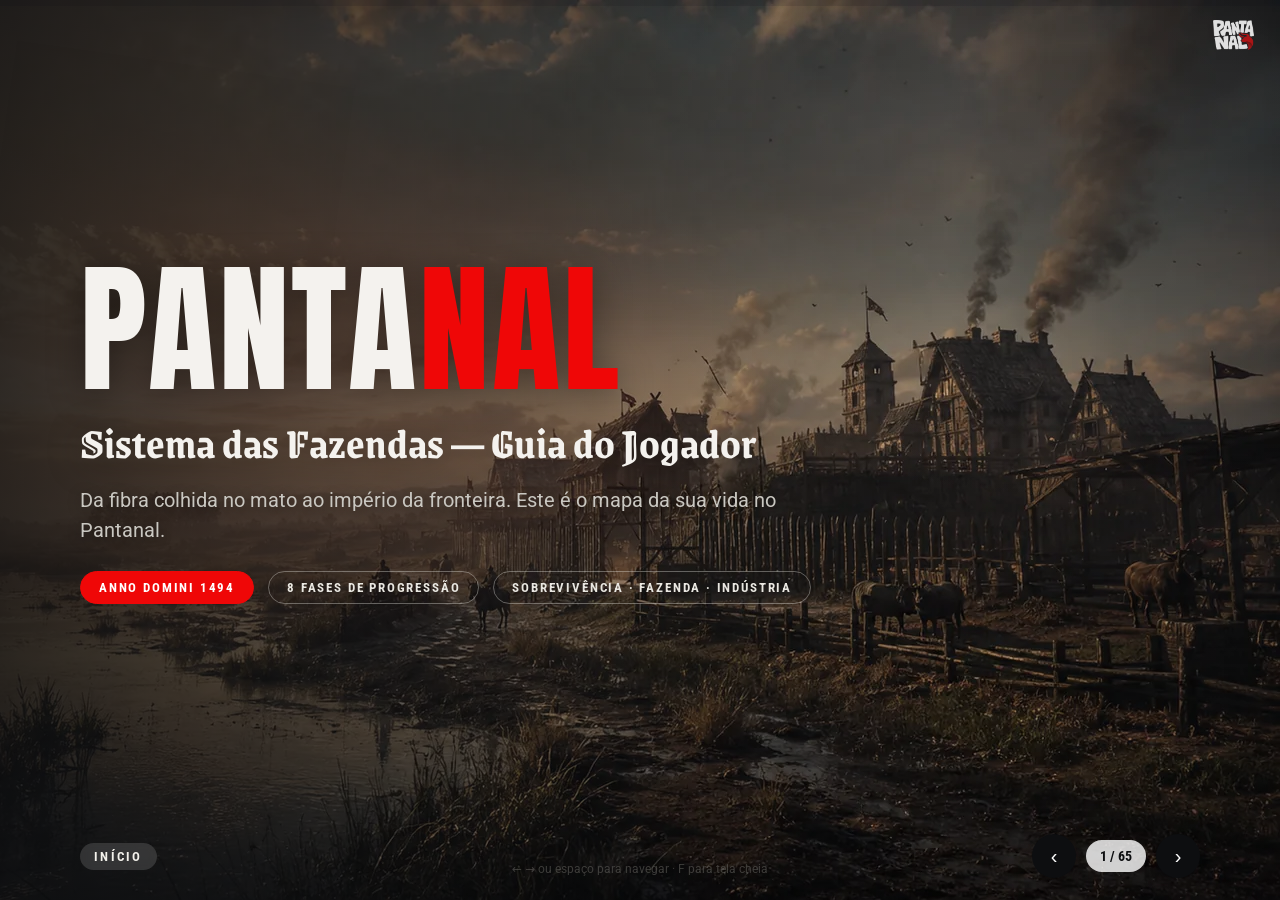
==== apresentacao.html @ 05018d15 "Initial commit" ====
<!DOCTYPE html>
<html lang="pt-BR">
<head>
<meta charset="UTF-8">
<meta name="viewport" content="width=device-width, initial-scale=1.0">
<title>PANTANAL · Sistema das Fazendas — Guia do Jogador</title>
<link rel="preconnect" href="https://fonts.googleapis.com">
<link rel="preconnect" href="https://fonts.gstatic.com" crossorigin>
<link href="https://fonts.googleapis.com/css2?family=Anton&family=Grenze+Gotisch:wght@500;700;900&family=Roboto:wght@300;400;500;700;900&family=Roboto+Condensed:wght@400;700&display=swap" rel="stylesheet">
<style>
:root{
  /* Marca PANTANAL */
  --red:        #ef0707;
  --red-bright: #ff463a;
  --red-deep:   #7a1410;
  --ink:        #0d0e10;
  --paper:      #f2f0ec;
  /* Material-adaptado */
  --surface:    #ffffff;
  --on-surface: #17181c;
  --muted:      #5f5e5a;
  --line:       #e3e0d9;
  --chip:       #f4f2ee;
  --elev1: 0 1px 2px rgba(13,14,16,.10), 0 1px 3px rgba(13,14,16,.08);
  --elev2: 0 4px 10px rgba(13,14,16,.10), 0 2px 4px rgba(13,14,16,.08);
  --elev3: 0 12px 28px rgba(13,14,16,.16), 0 6px 12px rgba(13,14,16,.10);
}
*{box-sizing:border-box;margin:0;padding:0}
html,body{height:100%}
body{
  font-family:"Roboto","Inter",system-ui,sans-serif;
  background:#c9c6bf;
  color:var(--on-surface);
  overflow:hidden;
  -webkit-font-smoothing:antialiased;
}
.deck{position:fixed;inset:0}
.slide{
  position:absolute;inset:0;
  display:none;
  padding:60px 80px 84px;
  flex-direction:column;
  /* em janela mais alta que o conteúdo, o bloco centraliza (sobra acima e abaixo, nunca só embaixo) */
  justify-content:center;
  justify-content:safe center;
  background:var(--paper);
  animation:fade .45s ease-out;
}
.slide.active{display:flex}
@keyframes fade{from{opacity:0;transform:translateY(10px)}to{opacity:1;transform:none}}
@media (prefers-reduced-motion:reduce){.slide{animation:none}}

/* ---------- superfícies (receita §5b: luz em camadas, nunca cor chapada) ---------- */
.slide::before{
  content:"";position:absolute;inset:0;pointer-events:none;
  background:
    radial-gradient(ellipse at 50% -8%, rgba(255,255,255,.85), transparent 52%),
    radial-gradient(ellipse at 82% 108%, rgba(13,14,16,.05), transparent 46%),
    linear-gradient(160deg, transparent 55%, rgba(13,14,16,.035));
}
.slide>*{position:relative;z-index:1}
.slide.dark{background:var(--ink);color:#f4f2ee}
.slide.dark::before{
  background:
    radial-gradient(ellipse at 50% 26%, rgba(239,7,7,.20), transparent 58%),
    radial-gradient(ellipse at 50% 0%, rgba(255,255,255,.05), transparent 55%),
    radial-gradient(ellipse at 85% 110%, rgba(239,7,7,.07), transparent 45%);
}
/* glifo da marca (chifre ↔ seta) como marca d'água nos slides escuros */
.slide.dark::after{
  content:"";position:absolute;pointer-events:none;z-index:0;
  right:2%;bottom:4%;width:38vmin;height:38vmin;
  background:url("data:image/svg+xml,%3Csvg xmlns='http://www.w3.org/2000/svg' viewBox='0 0 100 100'%3E%3Cpath d='M50 8 L79 45 Q90 60 81 75 L63 57 L63 92 L37 92 L37 57 L19 75 Q10 60 21 45 Z' fill='%23ef0707'/%3E%3C/svg%3E") center/contain no-repeat;
  opacity:.05;transform:rotate(8deg);
}

/* ---------- imagens cinematograficas ---------- */
/* .slide.visual-bg (0,2,0) precisa vencer .slide.dark (0,2,0): mesma especificidade, esta vem depois */
.slide.visual-bg{
  background-color:var(--ink);
  background-size:cover;
  background-position:center;
  background-repeat:no-repeat;
  overflow:hidden;
}
.slide.visual-bg::before{
  background:
    linear-gradient(90deg, rgba(13,14,16,.86) 0%, rgba(13,14,16,.54) 38%, rgba(13,14,16,.14) 74%, rgba(13,14,16,.34) 100%),
    radial-gradient(ellipse at 18% 42%, rgba(239,7,7,.16), transparent 38%),
    radial-gradient(ellipse at 82% 15%, rgba(255,255,255,.08), transparent 34%);
}
.slide.visual-bg::after{
  content:"";position:absolute;inset:0;pointer-events:none;z-index:0;
  background:
    linear-gradient(180deg, rgba(13,14,16,.04), rgba(13,14,16,.22)),
    radial-gradient(ellipse at 50% 115%, rgba(0,0,0,.40), transparent 52%);
}
.slide.visual-focus-left{background-position:left center}
.slide.visual-focus-right{background-position:right center}
.slide.visual-focus-center{background-position:center}
.slide.visual-bg.visual-bright::before{
  background:
    linear-gradient(90deg, rgba(13,14,16,.84) 0%, rgba(13,14,16,.48) 38%, rgba(13,14,16,.04) 72%, rgba(13,14,16,.16) 100%),
    radial-gradient(ellipse at 18% 42%, rgba(239,7,7,.12), transparent 38%);
}
.visual-bg .phase-no{color:rgba(239,7,7,.25);text-shadow:0 0 90px rgba(0,0,0,.55)}
.visual-bg.visual-bright .phase-no{color:rgba(239,7,7,.18)}
.visual-bg .wordmark,.visual-bg .sub,.visual-bg h1{filter:drop-shadow(0 4px 18px rgba(0,0,0,.42))}
.visual-bg p.lead,.visual-bg.divider p{color:#ece8df;text-shadow:0 2px 14px rgba(0,0,0,.45)}

/* ---------- tipografia ---------- */
.kicker{
  font-family:"Roboto Condensed",sans-serif;font-weight:700;
  letter-spacing:.28em;text-transform:uppercase;font-size:14px;
  color:var(--red);margin-bottom:14px;display:flex;align-items:center;gap:12px;
}
.kicker::before{content:"";width:34px;height:3px;background:var(--red);border-radius:2px}
.slide.dark .kicker{color:var(--red-bright)}
h1.title{font-family:"Grenze Gotisch",serif;font-weight:900;line-height:.98;
  font-size:clamp(40px,6vw,84px);letter-spacing:.5px}
h2.title{font-family:"Grenze Gotisch",serif;font-weight:700;line-height:1.02;
  font-size:clamp(34px,4.4vw,60px);margin-bottom:6px}
.impact{font-family:"Anton",sans-serif;text-transform:uppercase;line-height:.9;
  letter-spacing:.01em}
p.lead{font-size:20px;line-height:1.5;color:var(--muted);max-width:64ch;margin-top:10px}
.slide.dark p.lead{color:#c9c7c1}
.footnote{font-size:14px;color:var(--muted);margin-top:22px}

/* ---------- capa ---------- */
.cover{align-items:flex-start;justify-content:center}
.wordmark{font-family:"Anton",sans-serif;font-size:clamp(64px,11vw,150px);
  line-height:.82;text-transform:uppercase;color:#f4f2ee;letter-spacing:.02em}
.wordmark .cut{color:var(--red)}
.cover .sub{font-family:"Grenze Gotisch",serif;font-weight:700;
  font-size:clamp(26px,3.4vw,46px);margin-top:22px;color:#f4f2ee}
.cover .row{display:flex;gap:14px;margin-top:26px;flex-wrap:wrap}
.badge{border:1.5px solid rgba(244,242,236,.34);border-radius:999px;
  padding:8px 18px;font-family:"Roboto Condensed",sans-serif;font-weight:700;
  letter-spacing:.14em;text-transform:uppercase;font-size:13px;color:#e9e7e1}
.badge.red{background:var(--red);border-color:var(--red);color:#fff}

/* ---------- divisor de fase ---------- */
.divider{justify-content:center}
.slide.dark.divider::after{display:none} /* nº gigante já é o herói do divisor */
.divider .phase-no{font-family:"Anton",sans-serif;font-size:clamp(120px,26vw,340px);
  line-height:.8;color:rgba(239,7,7,.16);position:absolute;top:50%;right:60px;
  transform:translateY(-50%);pointer-events:none;
  text-shadow:0 0 90px rgba(239,7,7,.25)}
.divider h1{font-family:"Grenze Gotisch",serif;font-weight:900;
  font-size:clamp(48px,8vw,110px);line-height:.95;color:#f4f2ee;max-width:14ch}
.divider .tag{font-family:"Roboto Condensed",sans-serif;font-weight:700;
  letter-spacing:.3em;text-transform:uppercase;color:var(--red-bright);font-size:16px;margin-bottom:18px}
.divider p{font-size:19px;color:#c9c7c1;max-width:52ch;margin-top:16px;line-height:1.5}

/* ---------- grids & cards ---------- */
.grid{display:grid;gap:20px;margin-top:26px}
.g2{grid-template-columns:repeat(2,1fr)}
.g3{grid-template-columns:repeat(3,1fr)}
.g4{grid-template-columns:repeat(4,1fr)}
.card{background:var(--surface);border-radius:16px;padding:24px 28px;
  box-shadow:var(--elev1);border:1px solid var(--line);position:relative;overflow:hidden}
.card.raise{box-shadow:var(--elev2)}
a.card{transition:transform .18s ease-out,box-shadow .18s ease-out}
a.card:hover{transform:translateY(-3px);box-shadow:var(--elev3)}
@media (prefers-reduced-motion:reduce){a.card{transition:none}a.card:hover{transform:none}}
.card .ico{font-size:26px;margin-bottom:8px;display:block}
.card h3{font-size:18px;font-weight:700;margin-bottom:6px;letter-spacing:.2px}
.card p{font-size:15.5px;line-height:1.55;color:var(--muted)}
.card .num{font-family:"Anton",sans-serif;color:var(--red);font-size:30px;line-height:1;margin-bottom:8px}
.card.accent{border-top:4px solid var(--red)}
.card.filled{background:var(--ink);color:#eee;border-color:var(--ink)}
.card.filled p{color:#bdbbb5}
.card.filled h3{color:#fff}
.card.scene-card{
  isolation:isolate;
  background-size:cover;
  background-position:center;
  background-repeat:no-repeat;
}
.card.scene-card::after{
  content:"";position:absolute;inset:0;z-index:0;pointer-events:none;
  background:linear-gradient(90deg,rgba(255,255,255,.96) 0%,rgba(255,255,255,.86) 52%,rgba(255,255,255,.48) 100%);
}
.card.filled.scene-card::after{
  background:linear-gradient(90deg,rgba(13,14,16,.96) 0%,rgba(13,14,16,.84) 52%,rgba(13,14,16,.42) 100%);
}
.card.scene-card>*{position:relative;z-index:1}
.card.scene-card .ico,
.card.scene-card .num{text-shadow:0 2px 10px rgba(255,255,255,.45)}
.card.filled.scene-card .ico,
.card.filled.scene-card .num{text-shadow:0 2px 10px rgba(0,0,0,.55)}

/* ---------- tabelas ---------- */
table{width:100%;border-collapse:collapse;margin-top:22px;background:var(--surface);
  border-radius:14px;overflow:hidden;box-shadow:var(--elev1);font-size:15.5px;
  font-variant-numeric:tabular-nums}
thead th{background:var(--ink);color:#f4f2ee;text-align:left;padding:13px 18px;
  font-family:"Roboto Condensed",sans-serif;font-weight:700;letter-spacing:.06em;
  text-transform:uppercase;font-size:13.5px;border-bottom:3px solid var(--red)}
tbody td{padding:12px 18px;border-top:1px solid var(--line);vertical-align:top;line-height:1.4}
tbody tr:nth-child(even){background:#faf9f6}
td b{color:var(--red)}
.tag-red{display:inline-block;background:rgba(239,7,7,.1);color:var(--red-deep);
  font-weight:700;font-size:12.5px;padding:2px 9px;border-radius:6px;font-family:"Roboto Condensed",sans-serif;letter-spacing:.04em}

/* ---------- fluxo / diagrama ---------- */
.flow{display:flex;align-items:stretch;gap:0;margin-top:30px;flex-wrap:wrap}
.step{background:var(--surface);border:1px solid var(--line);border-radius:14px;
  padding:16px 20px;box-shadow:var(--elev1);flex:1;min-width:150px}
.step .st-k{font-family:"Roboto Condensed",sans-serif;text-transform:uppercase;
  letter-spacing:.12em;font-size:12px;color:var(--red);font-weight:700}
.step h4{font-size:17px;margin:4px 0 4px;font-weight:700}
.step small{color:var(--muted);font-size:13.5px;line-height:1.4;display:block}
.arrow{display:flex;align-items:center;color:var(--red);font-size:30px;padding:0 6px;font-weight:700}

/* ---------- checklist ---------- */
.check{margin-top:22px;display:grid;gap:12px;grid-template-columns:repeat(2,1fr)}
.check li{list-style:none;display:flex;gap:12px;align-items:flex-start;
  background:var(--surface);border:1px solid var(--line);border-radius:12px;padding:13px 16px;box-shadow:var(--elev1)}
.check .box{flex:0 0 22px;height:22px;border-radius:6px;background:var(--red);color:#fff;
  display:grid;place-items:center;font-size:14px;font-weight:700;margin-top:1px}
.check span{font-size:15px;line-height:1.4}

/* ---------- barras de dados ---------- */
.dbar{display:flex;align-items:center;gap:10px;margin-top:8px;font-size:13.5px}
.dbar .lb{flex:0 0 46%;color:var(--on-surface);font-weight:500;white-space:nowrap;overflow:hidden;text-overflow:ellipsis}
.dbar .tr{flex:1;height:8px;background:var(--chip);border-radius:99px;overflow:hidden}
.dbar .fl{height:100%;background:var(--red);border-radius:99px}
.dbar .vl{flex:0 0 52px;text-align:right;color:var(--muted);font-family:"Roboto Condensed",sans-serif;font-weight:700;font-size:12.5px;font-variant-numeric:tabular-nums}
/* ---------- números grandes ---------- */
.statgrid{display:grid;grid-template-columns:repeat(4,1fr);gap:20px;margin-top:30px}
.stat{background:var(--surface);border-radius:16px;padding:26px 24px;box-shadow:var(--elev1);border:1px solid var(--line);border-top:4px solid var(--red)}
.stat .v{font-family:"Anton",sans-serif;font-size:clamp(38px,4.6vw,64px);line-height:1;color:var(--ink)}
.stat .v em{font-style:normal;color:var(--red)}
.stat .l{font-family:"Roboto Condensed",sans-serif;font-weight:700;text-transform:uppercase;letter-spacing:.1em;font-size:13px;color:var(--muted);margin-top:8px}
/* cards NUNCA esticam pra absorver sobra — a sobra vira respiro em volta do bloco (slide centra) */
.two{display:grid;grid-template-columns:1fr 1fr;gap:34px;margin-top:24px;align-items:center;min-height:0}
.stack{display:flex;flex-direction:column;gap:18px;justify-content:center}
.stack>.check{align-content:center}
.slide>.fillcenter{display:flex;flex-direction:column;justify-content:center;gap:24px;min-height:0}

.pill{display:inline-flex;gap:8px;align-items:center;background:var(--chip);
  border:1px solid var(--line);border-radius:999px;padding:7px 15px;font-size:14px;font-weight:500}
.pill b{color:var(--red)}
.pillrow{display:flex;flex-wrap:wrap;gap:10px;margin-top:16px}

/* ---------- lista editorial (linhas numeradas) ---------- */
.rows{margin-top:20px;border-top:2px solid var(--ink)}
.rows .r{display:grid;grid-template-columns:72px 1fr;gap:20px;align-items:baseline;padding:13px 2px;border-bottom:1px solid var(--line)}
.rows .r.wide{grid-template-columns:64px 230px 1fr;align-items:center}
.rows .rn{font-family:"Anton",sans-serif;color:var(--red);font-size:40px;line-height:.8}
.rows .rt{font-family:"Grenze Gotisch",serif;font-weight:700;font-size:24px;line-height:1.05}
.rows .rd{color:var(--muted);font-size:15px;line-height:1.45}
.rows .r.dk{background:var(--ink);color:#f4f2ec;border:none;border-radius:12px;margin-top:10px;padding:16px 18px}
.rows .r.dk .rn{color:var(--red-bright);font-size:30px}
.rows .r.dk .rt{color:#fff}
.rows .r.dk .rd{color:#c9c7c1}

/* ---------- chrome (barra + navegação) ---------- */
.topbar{position:fixed;top:0;left:0;right:0;height:6px;background:rgba(13,14,16,.12);z-index:40}
.topbar .fill{height:100%;background:var(--red);width:0;transition:width .35s ease}
.hud{position:fixed;bottom:22px;left:80px;right:80px;display:flex;
  align-items:center;justify-content:space-between;z-index:40;pointer-events:none}
.hud .phase-label{font-family:"Roboto Condensed",sans-serif;font-weight:700;
  text-transform:uppercase;letter-spacing:.18em;font-size:12.5px;color:var(--muted);
  background:rgba(255,255,255,.7);padding:6px 14px;border-radius:999px;backdrop-filter:blur(4px)}
.slide.dark ~ .hud .phase-label{}
.nav{display:flex;gap:10px;pointer-events:auto}
.nav button{width:44px;height:44px;border-radius:50%;border:none;cursor:pointer;
  background:var(--ink);color:#fff;font-size:20px;box-shadow:var(--elev2);
  display:grid;place-items:center;transition:transform .15s,background .15s}
.nav button:hover{background:var(--red);transform:translateY(-2px)}
.nav .count{align-self:center;font-family:"Roboto Condensed",sans-serif;font-weight:700;
  color:var(--ink);background:rgba(255,255,255,.8);padding:8px 14px;border-radius:999px;font-size:14px}
.brandmark{position:fixed;top:20px;right:26px;z-index:40;font-family:"Anton",sans-serif;
  font-size:15px;letter-spacing:.12em;color:var(--ink);opacity:.55}
.brandmark .cut{color:var(--red)}
.slide.dark~.brandmark{color:#f4f2ee;opacity:.7}
/* logo em imagem (capa + marca do canto) */
.wordmark-img{display:block;height:clamp(120px,17vw,220px);width:auto;filter:drop-shadow(0 6px 22px rgba(0,0,0,.5))}
.brandmark img{display:block;height:30px;width:auto}

.hint{position:fixed;bottom:24px;left:50%;transform:translateX(-50%);
  font-size:12px;color:var(--muted);z-index:39;opacity:.6}
@media (max-width:900px){.slide{padding:40px 28px 90px}.g3,.g4{grid-template-columns:1fr 1fr}.check,.two{grid-template-columns:1fr}.hud{left:20px;right:20px}}
/* ---- impressao / PDF: cada slide vira uma pagina landscape 1280x800 ---- */
@media print{
  @page{size:1280px 800px;margin:0}
  html,body{background:#fff}
  .topbar,.hud,.brandmark,.hint,.nav{display:none !important}
  .deck{position:static !important}
  .slide{
    position:relative !important;inset:auto !important;
    display:flex !important;
    width:1280px !important;height:800px !important;
    animation:none !important;
    overflow:hidden;
    break-after:page;page-break-after:always;
  }
  .slide:last-child{break-after:auto;page-break-after:auto}
  *{-webkit-print-color-adjust:exact !important;print-color-adjust:exact !important}
}
</style>
</head>
<body>
<div class="topbar"><div class="fill" id="fill"></div></div>
<div class="brandmark"><img src="assets/brand/logo-pantanal.webp" alt="PANTANAL"></div>

<div class="deck" id="deck">

<!-- 1 · CAPA -->
<section class="slide dark cover active visual-bg visual-focus-right" data-phase="Início" style="background-image:url('assets/apresentacao/cover-frontier.webp')">
  <div class="wordmark">PANTA<span class="cut">NAL</span></div>
  <div class="sub">Sistema das Fazendas — Guia do Jogador</div>
  <p class="lead" style="color:#c9c7c1">Da fibra colhida no mato ao império da fronteira. Este é o mapa da sua vida no Pantanal.</p>
  <div class="row">
    <span class="badge red">Anno Domini 1494</span>
    <span class="badge">8 Fases de progressão</span>
    <span class="badge">Sobrevivência · Fazenda · Indústria</span>
  </div>
</section>

<!-- 2 · VISÃO GERAL -->
<section class="slide" data-phase="Visão geral">
  <div class="kicker">A sua jornada</div>
  <h2 class="title">Oito fases, uma vida inteira</h2>
  <p class="lead">Cada fase destrava a próxima — as receitas foram desenhadas para que <b style="color:var(--red)">o que uma oficina consome, a anterior produz</b>.</p>
  <div class="rows">
    <div class="r wide"><span class="rn">1</span><span class="rt">Sobrevivência</span><span class="rd">Comer, beber, curar e craftar na fogueira.</span></div>
    <div class="r wide"><span class="rn">2</span><span class="rt">Coleta &amp; Caça</span><span class="rd">Ervas, madeira, minério, caça, pesca.</span></div>
    <div class="r wide"><span class="rn">3</span><span class="rt">A Fazenda</span><span class="rd">Plantação e rancho — o Núcleo.</span></div>
    <div class="r wide"><span class="rn">4</span><span class="rt">Oficinas</span><span class="rd">A ordem certa da produção.</span></div>
    <div class="r wide"><span class="rn">5</span><span class="rt">Módulos</span><span class="rd">Estábulo, trens, barcos… camadas pagas de gameplay.</span></div>
    <div class="r wide"><span class="rn">6</span><span class="rt">Indústrias</span><span class="rd">Empresas, entregas e transporte.</span></div>
    <div class="r wide"><span class="rn">7</span><span class="rt">Cooperativa</span><span class="rd">Cada estado vira premium — e o topo coopera entre todos.</span></div>
    <div class="r wide"><span class="rn">8</span><span class="rt">Genética</span><span class="rd">Linhagens lendárias no rancho.</span></div>
    <div class="r wide dk"><span class="rn">⚔️</span><span class="rt">Clãs &amp; Guerra</span><span class="rd">Paralelo a tudo — quando você tiver o que defender.</span></div>
  </div>
</section>

<!-- 2b · NÚMEROS -->
<section class="slide" data-phase="Visão geral">
  <div class="kicker">Mapeado direto do código</div>
  <h2 class="title">O sistema em números</h2>
  <p class="lead">Nada aqui é estimativa: todos os dados desta apresentação foram extraídos das receitas e configurações reais do servidor.</p>
  <div class="statgrid">
    <div class="stat"><div class="v">1.<em>093</em></div><div class="l">Receitas de craft</div></div>
    <div class="stat"><div class="v"><em>78</em></div><div class="l">Livros de oficina</div></div>
    <div class="stat"><div class="v"><em>32</em></div><div class="l">Lojas por setor</div></div>
    <div class="stat"><div class="v"><em>27</em></div><div class="l">Sementes de cultivo</div></div>
    <div class="stat"><div class="v"><em>6</em></div><div class="l">Espécies no rancho</div></div>
    <div class="stat"><div class="v"><em>42</em></div><div class="l">Animais lendários</div></div>
    <div class="stat"><div class="v"><em>7</em></div><div class="l">Setores de exportação</div></div>
    <div class="stat"><div class="v"><em>5</em></div><div class="l">Estados com produtos regionais</div></div>
  </div>
</section>

<!-- 3 · CONCEITO -->
<section class="slide" data-phase="Visão geral">
  <div class="kicker">Comece aqui</div>
  <h2 class="title">O que é este servidor</h2>
  <div class="fillcenter" style="gap:32px">
    <p class="lead" style="font-size:21px;max-width:62ch">O ano é <b style="color:var(--red)">1494</b> — <i>Mundus Novus</i>, a era da pólvora primitiva. Você chega ao Pantanal sem nada além das próprias mãos. O mundo é realista e vivo: fome, sede, frio, cansaço e doença são reais. Tudo que existe — do pão ao canhão — foi <b style="color:var(--red)">produzido por jogadores</b>.</p>
    <p class="lead" style="margin-top:0">Quase todo sistema do servidor é filho de <b style="color:var(--on-surface)">dois sistemas-mãe</b>:</p>
    <div class="grid g2" style="margin-top:0">
      <div class="card raise accent" style="padding:30px 34px">
        <div class="num" style="position:absolute;top:22px;right:26px;font-size:44px;opacity:.18">01</div>
        <span class="ico" style="font-size:32px">🩸</span><h3 style="font-size:22px">Sobrevivência</h3>
        <p style="font-size:16px">Suas necessidades, sua saúde e seu primeiro craft. O ponto de partida de todo personagem.</p>
      </div>
      <div class="card raise accent" style="padding:30px 34px">
        <div class="num" style="position:absolute;top:22px;right:26px;font-size:44px;opacity:.18">02</div>
        <span class="ico" style="font-size:32px">🚜</span><h3 style="font-size:22px">Fazenda</h3>
        <p style="font-size:16px">A base econômica: plantação, rancho, oficinas, indústrias e exportação.</p>
      </div>
    </div>
    <p class="impact" style="font-size:clamp(24px,2.6vw,38px);margin-top:6px">Domine os dois — <span style="color:var(--red)">e você domina o jogo.</span></p>
  </div>
</section>

<!-- 4 · HUD -->
<section class="slide" data-phase="Visão geral">
  <div class="kicker">Seu corpo fala</div>
  <h2 class="title">O HUD e suas necessidades</h2>
  <table>
    <thead><tr><th style="width:22%">Necessidade</th><th style="width:40%">Comportamento</th><th>Se você ignorar</th></tr></thead>
    <tbody>
      <tr><td>🍖 <b>Fome</b></td><td>Cai com o tempo — <b>correr acelera 5×</b> o gasto</td><td>Perde stamina e vida</td></tr>
      <tr><td>💧 <b>Sede</b></td><td>Cai <b>2× mais rápido</b> que a fome</td><td>Zerada, drena vida <b>5× mais rápido</b> — sede mata</td></tr>
      <tr><td>😰 <b>Estresse</b></td><td>Sobe em situações tensas</td><td>Debuffs de desempenho</td></tr>
      <tr><td>😴 <b>Sono</b></td><td>Precisa dormir de verdade</td><td>Penalidades físicas</td></tr>
      <tr><td>🛁 <b>Sujeira</b></td><td>Acumula com o trabalho</td><td>Precisa se lavar</td></tr>
      <tr><td>🚬 <b>Vício</b></td><td>Fumar/beber demais</td><td>Abstinência</td></tr>
      <tr><td>🌡️ <b>Temperatura</b></td><td>Frio congela, calor desidrata</td><td>Vista-se para o clima</td></tr>
    </tbody>
  </table>
  <p class="footnote">Seu <b>cavalo também tem necessidades</b>. Comandos: <code>/hud</code> (ajustar ícones) · <code>/hudof</code> (ocultar/mostrar).</p>
</section>

<!-- 5 · REGRAS DE OURO -->
<section class="slide" data-phase="Visão geral">
  <div class="kicker">Antes de tudo</div>
  <h2 class="title">As regras de ouro</h2>
  <div class="two" style="grid-template-columns:1.15fr .85fr;gap:36px">
    <table style="margin-top:16px">
      <thead><tr><th style="width:46%">A regra</th><th>Se você ignorar</th></tr></thead>
      <tbody>
        <tr><td>💧 Água de rio <b>crua</b></td><td>Pode te deixar <b>doente</b> — ferva na fogueira antes de beber</td></tr>
        <tr><td>🍖 Comida <b>estraga</b></td><td>Item vencido = risco de <b>intoxicação</b>; chá curativo resolve enjoos</td></tr>
        <tr><td>🦠 Doenças são <b>reais</b></td><td>Cólera, tuberculose, difteria — cada uma com <b>cura própria</b></td></tr>
        <tr><td>🩸 Ferimento tem <b>consequência</b></td><td>Cabeça = tontura; braço ruim <b>não segura arma</b></td></tr>
        <tr><td>🐍 Peçonhentos <b>envenenam</b></td><td>Ande sempre com <b>antídoto</b> no bolso</td></tr>
      </tbody>
    </table>
    <div class="card filled" style="align-self:center"><span class="num" style="color:var(--red-bright);font-size:44px">06</span><h3>A loja é o TETO</h3><p>Tudo que ela vende, você produz <b style="color:#fff">mais barato</b>. Ela <b style="color:#fff">destrava</b> a cadeia — não sustenta ninguém. Quem compra tudo financia quem produz.</p></div>
  </div>
</section>

<!-- 6 · DIVISOR FASE 1 -->
<section class="slide dark divider visual-bg visual-focus-right" data-phase="Fase 1" style="background-image:url('assets/apresentacao/phase-01-survival.webp')">
  <div class="phase-no">1</div>
  <div class="tag">Fase 1</div>
  <h1>Sobre&shy;vivência</h1>
  <p>Seu primeiro dia. Aprenda a não morrer — e a construir as ferramentas que destravam todo o resto.</p>
</section>

<!-- 7 · F1 água & comida -->
<section class="slide" data-phase="Fase 1 · Sobrevivência">
  <div class="kicker">Corpo em pé</div>
  <h2 class="title">Água &amp; comida</h2>
  <div class="two">
    <div class="stack">
      <div class="card accent"><span class="ico">💧</span><h3>Água</h3><p>Beba e encha o cantil em rios e fontes. <b>Água crua = risco de doença</b> — ferva na fogueira: a fervida dá <b>+5 de sede e +5 de stamina</b> a mais que a crua. Cantis se desgastam com o uso.</p></div>
      <div class="card accent"><span class="ico">🔥</span><h3>Comida</h3><p>Cace e cozinhe: carne + espeto = refeição simples; carne + erva = temperada, bem melhor. <b>Ensopados</b> na panela restauram tudo (minigame: Adicionar [E] / Misturar [G]).</p></div>
    </div>
    <div class="stack">
      <div class="card filled"><h3>⚠️ Regra prática</h3><p>Para cozinhar você precisa estar com a <b style="color:#fff">faca equipada</b>. Sem faca, sem panela.</p></div>
      <div class="card"><h3>O minigame do ensopado</h3><p>Alterne <b>Adicionar (E)</b> e <b>Misturar (G)</b> por 4 passos. Errar mais de 2 vezes = preparo falha.</p></div>
    </div>
  </div>
</section>

<!-- 8 · F1 saúde -->
<section class="slide" data-phase="Fase 1 · Sobrevivência">
  <div class="kicker">Medicina da fronteira</div>
  <h2 class="title">Saúde &amp; doença</h2>
  <div class="two" style="grid-template-columns:1.1fr .9fr;gap:36px">
    <div>
      <table style="margin-top:16px">
        <thead><tr><th style="width:34%">Ameaça</th><th>Como se defende</th></tr></thead>
        <tbody>
          <tr><td>🦠 <b>Doenças</b></td><td>Cólera, tuberculose, difteria — <b>remédio próprio</b> para cada</td></tr>
          <tr><td>🩹 <b>Ferimentos</b></td><td>Sangramento pede bandagem; fratura e infecção pedem <b>médico</b></td></tr>
          <tr><td>🐍 <b>Veneno</b></td><td>Cobras e afins — <b>antídoto</b> no bolso é vida</td></tr>
        </tbody>
      </table>
      <p class="footnote" style="margin-top:14px">🩺 <b style="color:var(--on-surface)">Médicos:</b> jogadores de plantão ou o consultório NPC — sente na cadeira e seja examinado. &nbsp;🩸 <code>/bloodtype</code> mostra o seu tipo (importa em transfusões).</p>
    </div>
    <div class="card accent" style="align-self:start"><span class="ico">🌿</span><h3>Medicina Mbaraeté</h3><p>A farmácia nativa do Pantanal — curas poderosas que você mesmo produz na Bancada de Ervas: <b>moe_mbae</b>, <b>moe_rasy_guasu</b>, chás e antídotos. É o seu remédio quando não há médico por perto.</p></div>
  </div>
</section>

<!-- 8b · F1 doenças em detalhe -->
<section class="slide" data-phase="Fase 1 · Sobrevivência">
  <div class="kicker">Direto do prontuário</div>
  <h2 class="title">As 3 doenças — e como sobreviver a elas</h2>
  <p class="lead" style="margin-bottom:2px">Todas as três <b style="color:var(--red)">podem matar</b>: drenam vida, sede e fome sem parar até você se tratar. A febre evolui em <b>3 níveis</b> — no último você mal anda, não escala e não pega itens.</p>
  <table style="margin-top:14px">
    <thead><tr><th style="width:16%">Doença</th><th>Como pega</th><th>O que faz com você</th><th style="width:30%">Cura</th></tr></thead>
    <tbody>
      <tr><td>🦠 <b>Cólera</b></td><td>Água crua, comida estragada</td><td>Diarreia grave e desidratação — a sede despenca</td><td rowspan="3" style="vertical-align:middle"><b>Cama de médico</b> + <b>moe_rasy_guasu</b> (Bancada de Ervas) — ou consultório NPC por <b>$100</b></td></tr>
      <tr><td>🫁 <b>Tuberculose</b></td><td>Contato e friagem</td><td>Tosse constante, perda de força — stamina drena mais rápido</td></tr>
      <tr><td>🤒 <b>Difteria</b></td><td>Contato com doentes</td><td>Febre alta e garganta fechada</td></tr>
    </tbody>
  </table>
  <div class="two" style="grid-template-columns:1fr 1fr;gap:34px;margin-top:18px">
    <div class="card filled"><h3>😷 Máscara protege</h3><p>Usar <b style="color:#fff">máscara</b> reduz o risco de contágio da cólera. Roupa certa também evita a <b style="color:#fff">febre de chuva</b> (hipotermia): chapéu e botas em dia de chuva fria — se pegar, <b style="color:#fff">moe_mbae</b> ou <b style="color:#fff">chá curativo</b> resolvem.</p></div>
    <div class="card accent"><span class="ico">🐍</span><h3>Veneno é outra conta</h3><p>Picada de cobra não é doença — é <b>veneno</b>: mata muito mais rápido. Cura: <b>antídoto de cobra</b> ou <b>moe_mbae</b>. Ande sempre com um dos dois no alforje.</p></div>
  </div>
  <p class="footnote">Os 3 níveis de febre: <b>1</b> anda devagar e visão embaça · <b>2</b> não escala e não pega itens · <b>3</b> quase parado, cambaleia como bêbado. Não deixe chegar no 3.</p>
</section>

<!-- 9 · F1 craft cadeia -->
<section class="slide" data-phase="Fase 1 · Sobrevivência">
  <div class="kicker">Seu primeiro tech tree</div>
  <h2 class="title">O craft da fogueira</h2>
  <div class="fillcenter">
  <div class="flow" style="margin-top:0">
    <div class="step"><div class="st-k">Coleta</div><h4>Fibra · Gravetos · Pedra</h4><small>Colhidos no mato e no chão.</small></div>
    <div class="arrow">→</div>
    <div class="step"><div class="st-k">Base</div><h4>Corda de Fibra</h4><small>3 fibras → 9 cordas.</small></div>
    <div class="arrow">→</div>
    <div class="step" style="border-color:var(--red);border-width:2px"><div class="st-k">Chave</div><h4>⭐ Martelo Construtor</h4><small>9 gravetos + 9 pedras + 9 cordas. Destrava tudo.</small></div>
    <div class="arrow">→</div>
    <div class="step"><div class="st-k">Ferramentas</div><h4>Machadinha · Picareta · Tocha</h4><small>Cada uma: 9 gravetos + 9 pedras + 9 cordas + o martelo (tocha leva gordura animal).</small></div>
  </div>
  <div class="card filled" style="margin-top:0">
    <h3>O Martelo Construtor é o item mais importante do early game</h3>
    <p>É a ferramenta exigida para craftar as outras e plantar suas bancadas: Estendal de Secagem, Bancada Sobrevivente, Bancada de Ervas e Fogueira própria. <b style="color:#fff">Nunca fique sem um.</b> E é a mesma chave que, lá na frente, <b style="color:#fff">inicia a Ferraria e o Artesanato</b> — o único freio da produção é o metal (ferro fraco + cobre), nunca a ferramenta. <b style="color:var(--red-bright)">Sem gargalo.</b></p>
  </div>
  </div>
</section>

<!-- 10 · F1 PRIMITIVOS (destaque) -->
<section class="slide" data-phase="Fase 1 · Sobrevivência">
  <div class="kicker">O craft que vem antes de qualquer oficina</div>
  <h2 class="title">Primitivos: a raiz de tudo</h2>
  <p class="lead" style="margin-top:2px">Tudo aqui é feito <b style="color:var(--red)">na própria mão</b>, sem bancada nenhuma. É o único craft disponível no minuto zero — e é dele que saem as suas <b style="color:var(--red)">primeiras oficinas plantáveis</b>.</p>
  <div class="two" style="grid-template-columns:1.05fr .95fr;margin-top:20px">
    <div class="stack">
      <div class="card accent">
        <span class="ico">🔨</span><h3>Ferramentas na mão</h3>
        <p style="margin-bottom:12px">A cadeia da fogueira, item por item. O <b style="color:var(--red)">Martelo Construtor</b> é a chave: sem ele, nenhuma ferramenta de pedra e nenhuma estação existem.</p>
        <div class="pillrow">
          <span class="pill">Corda de fibra</span>
          <span class="pill">Espeto</span>
          <span class="pill">Tocha</span>
          <span class="pill"><b>⭐ Martelo Construtor</b></span>
          <span class="pill">Machadinha de pedra</span>
          <span class="pill">Picareta de pedra</span>
        </div>
      </div>
      <table style="margin-top:0">
        <thead><tr><th>Também sai da mão</th><th>Exemplos</th></tr></thead>
        <tbody>
          <tr><td><b>Cozinha</b></td><td>33 carnes temperadas, 15 simples, 4 ensopados, café</td></tr>
          <tr><td><b>Cavalo</b></td><td>Horse Medicine, kit de reparo</td></tr>
        </tbody>
      </table>
    </div>
    <div class="stack">
      <div class="card filled">
        <span class="ico">🏕️</span><h3>Suas 3 primeiras estações</h3>
        <p style="margin-bottom:12px">Com <b style="color:#fff">toras + corda + o Martelo</b> você <b style="color:#fff">monta e planta no chão</b> — são elas que abrem o resto do jogo:</p>
        <div style="display:grid;gap:10px">
          <div class="pill" style="width:100%;color:var(--on-surface)"><b>🔥&nbsp;Fogueira</b>&nbsp;— cozinhar e ferver água</div>
          <div class="pill" style="width:100%;color:var(--on-surface)"><b>🛖&nbsp;Bancada Sobrevivente</b>&nbsp;— o hub que destrava a fazenda: faz o Estendal de Secagem (1ª oficina) + barracas, camas, arco e mais</div>
          <div class="pill" style="width:100%;color:var(--on-surface)"><b>🌿&nbsp;Bancada de Ervas</b>&nbsp;— remédios Mbaraeté</div>
        </div>
      </div>
      <ul class="check" style="grid-template-columns:1fr;margin-top:0">
        <li><span class="box">✓</span><span>Martelo Construtor no inventário (sempre!)</span></li>
        <li><span class="box">✓</span><span>Fogueira e uma bancada plantadas</span></li>
        <li><span class="box">✓</span><span>Machadinha e Picareta craftadas</span></li>
      </ul>
    </div>
  </div>
</section>

<!-- 10b · F1 catálogo da fogueira -->
<section class="slide" data-phase="Fase 1 · Sobrevivência">
  <div class="kicker">O catálogo completo</div>
  <h2 class="title">Tudo que sai da fogueira</h2>
  <p class="lead" style="margin-bottom:2px">A fogueira não é só o primeiro craft — é uma oficina inteira que você carrega no bolso. Direto da lista de itens do script:</p>
  <table style="margin-top:14px;font-size:14px">
    <thead><tr><th style="width:18%">Categoria</th><th style="width:12%">Quantos</th><th>O que é</th></tr></thead>
    <tbody>
      <tr><td>🍖 <b>Carnes temperadas</b></td><td><b>33</b></td><td>11 tipos de carne × 3 ervas (orégano, tomilho, hortelã) — de Big Game a Prime Beef</td></tr>
      <tr><td>🥩 <b>Carnes simples</b></td><td><b>15</b></td><td>Todas as carnes assadas no espeto, do peixe ao boi — mais o <b>café</b></td></tr>
      <tr><td>🏹 <b>Flechas especiais</b></td><td><b>5</b></td><td>Fogo, dinamite, veneno, melhorada e caça miúda</td></tr>
      <tr><td>💥 <b>Munição especial</b></td><td><b>10+</b></td><td>Balas explosivas (revólver, pistola, rifle, escopeta), split point (4 tipos), incendiária, facas de arremesso melhorada/veneno</td></tr>
      <tr><td>🧪 <b>Tônicos</b></td><td><b>7</b></td><td>Potent/Special Bitters, Miracle Tonic, Health Cure, Snake Oil</td></tr>
      <tr><td>🐴 <b>Cavalo</b></td><td><b>6</b></td><td>Horse Medicine, Reviver e Stimulant nas versões Potent e Special</td></tr>
      <tr><td>🎯 <b>Iscas de caça</b></td><td><b>4</b></td><td>Predador e herbívoro, normal e potente — atraem até lendários</td></tr>
    </tbody>
  </table>
  <p class="footnote">⚠️ Munição explosiva e flechas de dinamite na <b>fogueira do acampamento</b> — o vaqueiro esperto crafta longe da cidade. Tônicos Special &gt; Potent: exigem ervas mais raras.</p>
</section>

<!-- 11 · DIVISOR FASE 2 -->
<section class="slide dark divider visual-bg visual-focus-right" data-phase="Fase 2" style="background-image:url('assets/apresentacao/phase-02-hunt.webp')">
  <div class="phase-no">2</div>
  <div class="tag">Fase 2</div>
  <h1>Coleta &amp; Caça</h1>
  <p>As matérias-primas movem o Pantanal — e quem as coleta nunca passa fome. Escolha 1 ou 2 atividades e domine.</p>
</section>

<!-- 12 · F2 ervas/lenha/mineração -->
<section class="slide" data-phase="Fase 2 · Coleta">
  <div class="kicker">Do mato ao dólar</div>
  <h2 class="title">Ervas, lenha &amp; mineração</h2>
  <div class="grid g3">
    <div class="card accent"><span class="ico">🌿</span><h3>Ervas</h3><p>Nascem em zonas do mapa (Eagle Eye ajuda). Dão <b>fibra vegetal</b> (1º craft) + ~25 ervas. Venda no Herbalista, aceite missões.</p><div class="pillrow"><span class="pill"><b>/herbalist_map</b></span></div></div>
    <div class="card accent"><span class="ico">🪓</span><h3>Lenha <small style="font-weight:400;color:var(--muted)">(requer machadinha · fora das cidades)</small></h3>
      <div class="dbar"><span class="lb">Gravetos ×5</span><div class="tr"><div class="fl" style="width:100%"></div></div><span class="vl">sempre</span></div>
      <div class="dbar"><span class="lb">Toras de carvalho ×2</span><div class="tr"><div class="fl" style="width:50%"></div></div><span class="vl">50%</span></div>
      <div class="dbar"><span class="lb">Toras de pinho ×2</span><div class="tr"><div class="fl" style="width:50%"></div></div><span class="vl">50%</span></div>
      <div class="dbar"><span class="lb">Lenha ×7</span><div class="tr"><div class="fl" style="width:40%"></div></div><span class="vl">40%</span></div>
      <p style="margin-top:10px">O machado desgasta e <b>quebra</b>; cada árvore tem cooldown de 60s.</p></div>
    <div class="card accent"><span class="ico">⛏️</span><h3>Mineração <small style="font-weight:400;color:var(--muted)">(requer picareta · Annesburg libera)</small></h3>
      <div class="dbar"><span class="lb">Pedregulho ×3 · Areia ×12</span><div class="tr"><div class="fl" style="width:100%"></div></div><span class="vl">sempre</span></div>
      <div class="dbar"><span class="lb">Carvão ×4</span><div class="tr"><div class="fl" style="width:75%"></div></div><span class="vl">75%</span></div>
      <div class="dbar"><span class="lb">Ferro ×4 · Cobre ×4</span><div class="tr"><div class="fl" style="width:50%"></div></div><span class="vl">50%</span></div>
      <div class="dbar"><span class="lb">Calcário ×8</span><div class="tr"><div class="fl" style="width:50%"></div></div><span class="vl">50%</span></div>
      <div class="dbar"><span class="lb">Sal mineral ×4</span><div class="tr"><div class="fl" style="width:15%"></div></div><span class="vl">15%</span></div>
      <p style="margin-top:10px">Cada rocha leva 1–3 golpes; a picareta também quebra.</p></div>
  </div>
  <p class="footnote">Ferro + carvão viram <b>lingotes</b> na Ferraria (Fase 4) — o começo de toda a metalurgia. O sal mineral (raro) alimenta o Fermentador.</p>
</section>

<!-- 13 · F2 caça/pesca -->
<section class="slide" data-phase="Fase 2 · Coleta">
  <div class="kicker">Sangue e escamas</div>
  <h2 class="title">Caça &amp; pesca</h2>
  <div class="two">
    <div class="card accent"><span class="ico">🦌</span><h3>Caça</h3><p>Cace e <b>esfole</b> (prompt na carcaça). Cada animal dá carne + partes (pele, garra, dente, chifre, <b>gordura animal</b>). O <b>Açougueiro</b> compra peles, carcaças e partes — e dá <b>XP de caçador</b>.</p></div>
    <div class="card accent"><span class="ico">🎣</span><h3>Pesca</h3><p>Vara + <b>iscas</b>: cada isca atrai espécies diferentes (pão/milho → bagre; queijo → perca; minhoca → variados). Minigame de molinete. Venda na Peixaria Ribeirinha.</p></div>
  </div>
</section>

<!-- 13b · F2 pesca: iscas -->
<section class="slide" data-phase="Fase 2 · Coleta">
  <div class="kicker">Direto do config de pesca</div>
  <h2 class="title">A isca decide o peixe</h2>
  <p class="lead" style="margin-bottom:2px">Não existe pescaria de sorte: <b style="color:var(--red)">cada isca chama espécies específicas</b>. Escolha a isca pelo peixe que você quer — e pelo bolso.</p>
  <table style="margin-top:14px;font-size:14px">
    <thead><tr><th style="width:24%">Isca</th><th style="width:20%">Onde funciona</th><th>O que morde</th></tr></thead>
    <tbody>
      <tr><td>🍞 <b>Pão</b> / 🌽 <b>Milho</b></td><td>Pântano e sul</td><td>Bagre-cabeçudo, pickerel, bluegill — e o raro <b>Pintado Gigante</b></td></tr>
      <tr><td>🧀 <b>Queijo</b></td><td>Lagoas e rios calmos</td><td>Bluegill, rock bass, pickerel</td></tr>
      <tr><td>🪱 <b>Minhoca</b></td><td>Norte a sul (multiuso)</td><td>Bluegill, perca, redfin, rock bass, smallmouth bass</td></tr>
      <tr><td>🦗 <b>Grilo</b></td><td>Rios do norte</td><td>Smallmouth bass, <b>truta</b>, redfin, perca</td></tr>
      <tr><td>🦞 <b>Lagostim</b></td><td>Pântanos e lagoas do sul</td><td>Largemouth bass, bagres — e o <b>esturjão de lago</b></td></tr>
      <tr><td>🪰 <b>Libélula</b></td><td>Águas do norte</td><td>Truta, <b>salmão</b>, pike, perca</td></tr>
      <tr><td>🧲 <b>Metálica pequena</b></td><td>Rios e lagoas médias</td><td>Multiuso: bass, salmão, truta, perca</td></tr>
      <tr><td>🧲 <b>Metálica lendária</b></td><td>Norte e pântano</td><td>Os maiores predadores: pike, esturjão, catfish gigante</td></tr>
      <tr><td>⭐ <b>Lendária universal</b></td><td>Tudo</td><td>Todas as espécies raras e grandes do mapa</td></tr>
    </tbody>
  </table>
  <p class="footnote">Peixes têm porte <b>P / M / G</b> — os G são material de receita rara: o Pintado Gigante entra na Base Culinária de New Austin (Fase 7).</p>
</section>

<!-- 13c · F2 açougue: preços -->
<section class="slide" data-phase="Fase 2 · Coleta">
  <div class="kicker">A tabela do caçador</div>
  <h2 class="title">Açougue: quanto paga cada coisa</h2>
  <div class="two" style="grid-template-columns:1.15fr .85fr;gap:34px">
    <div>
      <table style="margin-top:14px;font-size:14px">
        <thead><tr><th>Item</th><th style="width:22%">Preço</th><th style="width:14%">XP</th></tr></thead>
        <tbody>
          <tr><td>Carnes comuns (fibrosa, caça, ave, peixe, réptil)</td><td>$3,00</td><td>2</td></tr>
          <tr><td>Carnes médias (porco, carneiro, crustáceo, ave gorda)</td><td>$3,50</td><td>3</td></tr>
          <tr><td>Carnes nobres (caça grande, veado maduro, ave exótica)</td><td>$4,50</td><td>4</td></tr>
          <tr><td><b>Boi Prime</b> (a melhor carne crua)</td><td><b>$5,50</b></td><td>5</td></tr>
          <tr><td>Peles pequenas (coelho, guaxinim, cobra, tatu…)</td><td>$4,00</td><td>1</td></tr>
          <tr><td>Garras comuns (urso, raposa, puma)</td><td>$2,00–2,50</td><td>1</td></tr>
          <tr><td>Garras <b>lendárias</b></td><td><b>$7,00</b></td><td>2</td></tr>
        </tbody>
      </table>
    </div>
    <div class="stack">
      <div class="card filled"><h3>A qualidade da pele manda</h3><p>A mesma pele paga <b style="color:#fff">20%</b> (ruim), <b style="color:#fff">50%</b> (boa) ou <b style="color:#fff">100%</b> (perfeita) do valor. Tiro limpo na cabeça + arma certa pro porte = pele perfeita, o <b style="color:#fff">quíntuplo</b> da estragada.</p></div>
      <div class="card accent"><span class="ico">🧊</span><h3>Quer mais? Processe</h3><p>Corte processado vale <b>2–3×</b> a carne crua: Picanha <b>$12</b>, Costela de Veado <b>$11</b>, Lagosta <b>$10</b>, Lombo Suíno <b>$9,50</b> — é isso que o módulo <b>Freezer</b> (Fase 5) destrava.</p></div>
    </div>
  </div>
  <p class="footnote">Vender no açougue dá <b>XP de caçador</b> — nível alto abre melhores oportunidades de caça.</p>
</section>

<!-- 14 · F2 gado/naturalista/lendários -->
<section class="slide" data-phase="Fase 2 · Coleta">
  <div class="kicker">Profissões da fronteira</div>
  <h2 class="title">Gado, naturalista &amp; lendários</h2>
  <div class="two" style="grid-template-columns:1fr 1fr;gap:34px">
    <div class="card accent" style="align-self:stretch">
      <span class="ico">🔭</span><h3>Naturalista — a profissão-chave</h3>
      <p>Caderno + binóculos → <b>estude cada animal a 100%</b>. Depois, Rifle Varmint + tranquilizante: o bicho dorme e você <b>colhe o sangue</b> (<code>/coletaranimal</code>) sem precisar matar. É o que <b style="color:var(--red)">destrava os lendários diários</b>.</p>
    </div>
    <div class="stack">
      <div class="card accent"><span class="ico">🐂</span><h3>Gado selvagem</h3><p>Manadas de <b>20–40</b> surgem em zonas do mapa. Conduza com <b>G</b> até o comprador — paga <b>$ + itens</b>. Também alimenta o rancho.</p></div>
      <div class="card accent"><span class="ico">🐻‍❄️</span><h3>Animais lendários</h3><p>Por pistas (Eagle Eye, em horários certos) ou por isca. As partes craftam <b>itens únicos</b>. <code>/legendary_compendium</code>.</p></div>
    </div>
  </div>
</section>

<!-- 14b · F2 gado & lendários em números -->
<section class="slide" data-phase="Fase 2 · Coleta">
  <div class="kicker">Em números</div>
  <h2 class="title">Gado &amp; lendários — o que cai no bolso</h2>
  <div class="two" style="grid-template-columns:1fr 1fr;gap:34px">
    <div class="stack">
      <div class="card accent"><span class="ico">🐂</span><h3>Condução de gado</h3>
        <p style="margin-bottom:10px">Cada cabeça entregue paga na hora — e ainda derruba itens:</p>
        <table style="margin-top:0;font-size:14px">
          <thead><tr><th>Animal</th><th>$/cabeça</th><th>Drops ao entregar</th></tr></thead>
          <tbody>
            <tr><td>🐄 Vaca</td><td>$5</td><td>carne (sempre) · couro 50% · leite 10%</td></tr>
            <tr><td>🐃 Touro</td><td><b>$7</b></td><td>chifre (sempre) · <b>sêmen de Boi Marruá 50%</b> · couro 50%</td></tr>
          </tbody>
        </table>
        <p style="margin-top:10px">Manada de 20–40 cabeças = <b>$100–280</b> por condução — mais o material genético que vale ouro no rancho.</p></div>
    </div>
    <div class="stack">
      <div class="card filled"><h3>🐻‍❄️ 42 lendários no mapa</h3><p><b style="color:#fff">14 espécies × 3 variantes</b>: ursos (e Ursos Espirituais), lobos, panteras, pumas, alces, bisões, javalis, jacarés, coiotes, raposas, carneiros, castores, cervos… Cada um com horário e território próprios.</p></div>
      <div class="card accent"><span class="ico">🎯</span><h3>Kit do caçador de lendários</h3>
        <div class="dbar"><span class="lb">Compêndio Lendário</span><div class="tr"><div class="fl" style="width:100%"></div></div><span class="vl">$200</span></div>
        <div class="dbar"><span class="lb">Isca potente predador</span><div class="tr"><div class="fl" style="width:10%"></div></div><span class="vl">$20</span></div>
        <div class="dbar"><span class="lb">Isca potente herbívoro</span><div class="tr"><div class="fl" style="width:8%"></div></div><span class="vl">$15</span></div>
        <div class="dbar"><span class="lb">Isca predador · herbívoro</span><div class="tr"><div class="fl" style="width:4%"></div></div><span class="vl">$8 · $6</span></div>
        <p style="margin-top:10px">Dois modos de missão: <b>com isca</b> (atrai) ou <b>por pistas</b> (rastreia). Partes lendárias craftam itens únicos e valem <b>$7</b> a garra no açougue.</p></div>
    </div>
  </div>
</section>

<!-- 15 · F2 onde vender + checklist -->
<section class="slide" data-phase="Fase 2 · Coleta">
  <div class="kicker">Suor em dólar</div>
  <h2 class="title">Onde vender o quê</h2>
  <div class="two" style="grid-template-columns:1.1fr .9fr">
    <table style="margin-top:0">
      <thead><tr><th>Você tem</th><th>Venda em</th></tr></thead>
      <tbody>
        <tr><td>Ervas</td><td><b>Loja do Herbalista</b></td></tr>
        <tr><td>Peles / carcaças / partes</td><td><b>Açougueiro</b></td></tr>
        <tr><td>Peixe</td><td><b>Peixaria Ribeirinha</b></td></tr>
        <tr><td>Gado conduzido</td><td><b>Comprador de gado</b></td></tr>
        <tr><td>Algodão / trigo / milho</td><td><b>Depósito do Moinho</b></td></tr>
        <tr><td>Estudos e sangue</td><td><b>Instrutor Naturalista</b></td></tr>
      </tbody>
    </table>
    <ul class="check" style="grid-template-columns:1fr">
      <li><span class="box">✓</span><span>Uma fonte de renda estável</span></li>
      <li><span class="box">✓</span><span>Reserva de toras, minérios e peles secando</span></li>
      <li><span class="box">✓</span><span>Primeiras economias para a fazenda</span></li>
    </ul>
  </div>
</section>

<!-- 16 · DIVISOR FASE 3 -->
<section class="slide dark divider visual-bg visual-focus-right" data-phase="Fase 3" style="background-image:url('assets/apresentacao/phase-03-farm.webp')">
  <div class="phase-no">3</div>
  <div class="tag">Fase 3</div>
  <h1>A Fazenda</h1>
  <p>O coração de tudo. Três núcleos dão vida e identidade à propriedade: a casa, o rancho e a plantação.</p>
</section>

<!-- 16b · F3 os 3 núcleos -->
<section class="slide" data-phase="Fase 3 · Fazenda">
  <div class="kicker">A anatomia da propriedade</div>
  <h2 class="title">Os 3 núcleos</h2>
  <div class="grid g3">
    <div class="card accent"><span class="ico">🏡</span><h3>Casa</h3><p>Moradia, storage, <b>chaves &amp; acesso</b>, guarda-roupa e mobília (<i>/minhacasa</i>). Upgrades por nível com <b>kits da Marcenaria</b>. E até <b>100 plantas protegidas</b> dentro de casa.</p></div>
    <div class="card accent"><span class="ico">🐄</span><h3>Rancho / Pecuária</h3><p>Animais com <b>XP (nv 0→10, até 1,9× mais produto)</b>, cochos, remédio e carinho. O cocô vira <b>fertilizante</b>.</p></div>
    <div class="card accent"><span class="ico">🌱</span><h3>Plantação / Agricultura</h3><p>Solo, 26+ sementes, irrigação (balde → regador → <b>carroça d'água</b>), clima e pragas. Qualidade = cuidado.</p></div>
  </div>
  <table style="margin-top:22px">
    <thead><tr><th style="width:22%">Núcleo escala com o tier</th><th>Tier 1 — início</th><th>Tier 5 — máximo</th></tr></thead>
    <tbody>
      <tr><td>🏡 <b>Casa</b></td><td>Moradia</td><td><b>Grande Casa Senhorial</b> (via Mansão Rural)</td></tr>
      <tr><td>🐄 <b>Rancho</b></td><td>Rancho Inicial</td><td><b>Rancho Imperial</b></td></tr>
      <tr><td>🌱 <b>Plantação</b></td><td>Horta Básica</td><td><b>Plantação Máxima</b></td></tr>
    </tbody>
  </table>
  <p class="footnote">O tier da fazenda (1→5) define o tamanho de cada um dos três núcleos.</p>
</section>

<!-- 17 · F3 loop + plantação -->
<section class="slide" data-phase="Fase 3 · Fazenda">
  <div class="kicker">O loop sagrado</div>
  <h2 class="title">Plantação ⇄ Rancho</h2>
  <div class="fillcenter">
  <div class="flow" style="margin-top:0">
    <div class="step"><div class="st-k">🌱 Plantação</div><h4>Grãos &amp; feno</h4><small>alimentam a ração</small></div>
    <div class="arrow">→</div>
    <div class="step"><div class="st-k">🧺 Zelador</div><h4>Ração</h4><small>sustenta os animais</small></div>
    <div class="arrow">→</div>
    <div class="step"><div class="st-k">🐄 Rancho</div><h4>Animais</h4><small>produzem e geram cocô</small></div>
    <div class="arrow">↩</div>
    <div class="step" style="border-color:var(--red)"><div class="st-k">💩 → 🌱</div><h4>Fertilizante</h4><small>volta para a plantação</small></div>
  </div>
  <div class="card" style="margin-top:0"><h3>O ciclo da plantação</h3><p><b>Enxada</b> → marcar terreno → preparar → plantar semente → regar / fertilizar / cuidar / tirar praga → <b>colher</b>. Clima e temperatura importam. A qualidade da colheita reflete o seu cuidado.</p></div>
  </div>
</section>

<!-- 18 · F3 colheita + sementes -->
<section class="slide" data-phase="Fase 3 · Fazenda">
  <div class="kicker">Terra viva</div>
  <h2 class="title">O que decide a colheita</h2>
  <div class="two">
    <div class="stack">
      <div class="card accent"><h3>Fatores</h3><p><b>Água:</b> abaixo de 40% a planta definha; calor gasta mais; chuva rega de graça. <b>Fertilizante:</b> comum (+10) ou grande (+50) — o melhor é o cocô do rancho. <b>Pragas:</b> 15% de chance; espantalho reduz. <b>Frio</b> atrasa o crescimento.</p></div>
      <div class="card filled"><h3>💡 Dica</h3><p>No começo, compre sementes e ração nas lojas. Depois produza no <b style="color:#fff">Zelador</b> — muito mais barato.</p></div>
    </div>
    <div>
      <h3 style="margin-bottom:8px">27 sementes no config</h3>
      <div class="pillrow">
        <span class="pill">trigo</span><span class="pill">milho</span><span class="pill">soja</span><span class="pill">arroz</span><span class="pill">feijão</span><span class="pill">café</span><span class="pill">algodão</span><span class="pill">tabaco</span><span class="pill">cana</span><span class="pill">lúpulo</span>
        <span class="pill">alface</span><span class="pill">brócolis</span><span class="pill">cenoura</span><span class="pill">batata</span><span class="pill">tomate</span><span class="pill">cebola roxa</span>
        <span class="pill">maçã</span><span class="pill">laranja</span><span class="pill">limão</span><span class="pill">uva</span><span class="pill">coco</span><span class="pill">banana</span>
        <span class="pill"><b>cholla</b></span><span class="pill"><b>semente Mbaraeté</b></span>
        <span class="pill" style="border-color:var(--red)">weed ⚠️</span><span class="pill" style="border-color:var(--red)">coca ⚠️</span><span class="pill" style="border-color:var(--red)">ópio ⚠️</span>
      </div>
      <p class="footnote" style="margin-top:10px">⚠️ As três últimas são <b>cultivo ilegal</b> — rota do submundo (Destilaria &amp; Bar, Fase 5). Plante por sua conta e risco.</p>
    </div>
  </div>
</section>

<!-- 18b · F3 matemática da colheita -->
<section class="slide" data-phase="Fase 3 · Fazenda">
  <div class="kicker">Direto do config da plantação</div>
  <h2 class="title">A matemática da colheita</h2>
  <p class="lead" style="margin-bottom:2px">Qualidade não é sorte — é uma conta. A planta nasce com <b>100% de qualidade</b> e cada descuido desconta. Na colheita, a faixa de qualidade define <b style="color:var(--red)">quantos itens saem da mesma planta</b>:</p>
  <div class="two" style="grid-template-columns:1fr 1.05fr;gap:34px;margin-top:16px">
    <div class="stack">
      <div class="card accent"><span class="ico">🌡️</span><h3>Temperatura manda</h3>
        <div class="dbar"><span class="lb">Ideal: 22–30°C</span><div class="tr"><div class="fl" style="width:100%"></div></div><span class="vl">cresce normal</span></div>
        <div class="dbar"><span class="lb">Frio (&lt; ~20°C)</span><div class="tr"><div class="fl" style="width:45%"></div></div><span class="vl">cresce devagar</span></div>
        <div class="dbar"><span class="lb">Calor (&gt; 26°C)</span><div class="tr"><div class="fl" style="width:70%"></div></div><span class="vl">bebe 2× água</span></div>
        <p style="margin-top:10px">Chuva rega de graça (weatherAffect). Ciclo típico: <b>~300 min</b> de crescimento em 4 estágios visíveis.</p></div>
      <div class="card filled"><h3>O que desconta qualidade</h3><p>Água ou fertilizante <b style="color:#fff">abaixo de 40%</b> → a planta definha 4%/tick. Cada 1% de <b style="color:#fff">praga</b> come 0,3% de qualidade e 1% de saúde. Planta malcuidada (&lt;20%) despenca 3%/tick.</p></div>
    </div>
    <div>
      <table style="margin-top:14px">
        <thead><tr><th>Qualidade na colheita</th><th>Exemplo: cholla</th><th>Exemplo: lúpulo</th></tr></thead>
        <tbody>
          <tr><td>⭐ <b>80–100%</b></td><td><b>30 unidades</b></td><td><b>5</b></td></tr>
          <tr><td>🟢 50–80%</td><td>22</td><td>3</td></tr>
          <tr><td>🟡 25–50%</td><td>12</td><td>2</td></tr>
          <tr><td>🔴 0–25%</td><td><b>1 unidade</b></td><td>1</td></tr>
        </tbody>
      </table>
      <div class="card" style="margin-top:16px"><h3>💧 A escala da irrigação</h3><p><b>Balde</b> (10 usos) → <b>Regador</b> (16 usos, respinga em 3 plantas) → <b>carroça d'água</b>. Até <b>100 plantas protegidas</b> dentro de casa — fora, é por conta e risco.</p></div>
    </div>
  </div>
  <p class="footnote">A mesma planta pode render <b>30× mais</b> bem cuidada do que largada. Cuidar é literalmente dinheiro.</p>
</section>

<!-- 19 · F3 rancho -->
<section class="slide" data-phase="Fase 3 · Fazenda">
  <div class="kicker">O curral</div>
  <h2 class="title">Rancho &amp; produtos</h2>
  <div class="two" style="grid-template-columns:.9fr 1.1fr">
    <div class="card accent"><span class="ico">🐄</span><h3>O dia a dia</h3><p>Compre/alugue (<b>/fazenda</b>) — aluguel cobrado a cada <b>7 dias</b>, pré-pague até 4 semanas. Encha cochos, dê remédio e <b>carinho</b>; colete produto com clique esquerdo (minigame). Armazém próprio de <b>500 de capacidade</b>.</p>
    <p style="margin-top:12px;font-size:14px;color:var(--muted)"><b style="color:var(--red)">Satisfação paga:</b> a limpeza do cocô rende de <b>1 fertilizante</b> (animal a 5%) até <b>4 fertilizantes</b> (a 90%+). Animal feliz aduba sua plantação.</p></div>
    <table style="margin-top:0;font-size:14px">
      <thead><tr><th>Animal</th><th style="width:17%">Compra</th><th style="width:14%">Rebanho</th><th>Produz (fêmea · macho)</th></tr></thead>
      <tbody>
        <tr><td>🐄 <b>Bovinos</b></td><td><b>$5.400</b></td><td>até 20</td><td><b>Leite</b> · sêmen de raça</td></tr>
        <tr><td>🐔 <b>Aves</b></td><td>$100</td><td>até 8</td><td><b>Ovos</b> · pena de voo</td></tr>
        <tr><td>🐑 <b>Ovinos</b></td><td>$200</td><td>até 8</td><td><b>Lã</b> · couro de ovelha</td></tr>
        <tr><td>🐐 <b>Caprinos</b></td><td>$300</td><td>até 8</td><td>Leite de cabra · gordura</td></tr>
        <tr><td>🐎 <b>Equinos</b></td><td>$500</td><td>até 8</td><td><b>Progesterona · testosterona</b> (hormônios!)</td></tr>
        <tr><td>🐖 <b>Suínos</b></td><td>$135</td><td>até 8</td><td>Carne de porco · gordura — e vende por <b>$490</b></td></tr>
      </tbody>
    </table>
  </div>
  <p class="footnote">Preços direto do config do rancho. O suíno é o melhor flip do começo: compra $135, vende $490 adulto. Os hormônios equinos alimentam a Oficina Regional de New Hanover (Fase 7).</p>
</section>

<!-- 20 · F3 estações/reprodução/checklist -->
<section class="slide" data-phase="Fase 3 · Fazenda">
  <div class="kicker">Trabalho &amp; cria</div>
  <h2 class="title">Estações, reprodução &amp; bootstrap</h2>
  <div class="two" style="grid-template-columns:1.05fr .95fr;gap:36px">
    <div class="stack">
      <div class="card filled"><span class="ico">🚀</span><h3>Bootstrap — o pulo do gato</h3><p>Compre sementes e ração; plante <b style="color:#fff">trigo, milho e maçã</b>; comece com uma galinha; reinvista até o loop girar sozinho e barato.</p></div>
      <div class="card accent"><span class="ico">🧬</span><h3>Reprodução <span class="tag-red">ponte p/ a Genética</span></h3><p>Nascimento assistido (prompt <b>G</b>, kit especial) e inseminação (sêmen fraco/médio/forte).</p></div>
      <div class="card"><span class="ico">🛠️</span><h3>Estações</h3><p><code>/estacao</code> lista os IDs · <code>/trabalhar &lt;id&gt;</code> executa · <code>/marcarlocal</code> e <code>/resetarlocal</code> posicionam.</p></div>
    </div>
    <div>
      <h3 style="font-family:'Grenze Gotisch',serif;font-weight:700;font-size:26px;margin:6px 0 4px">Antes de industrializar</h3>
      <ul class="check" style="grid-template-columns:1fr;margin-top:10px">
        <li><span class="box">✓</span><span>Plantação produzindo com qualidade</span></li>
        <li><span class="box">✓</span><span>Rancho alimentado e produzindo</span></li>
        <li><span class="box">✓</span><span>Loop fertilizante ⇄ ração girando</span></li>
        <li><span class="box">✓</span><span>Estoque de grãos, leite, ovos, lã, couro</span></li>
      </ul>
    </div>
  </div>
</section>

<!-- 21 · DIVISOR FASE 4 -->
<section class="slide dark divider visual-bg visual-focus-right" data-phase="Fase 4" style="background-image:url('assets/apresentacao/phase-04-workshops.webp')">
  <div class="phase-no">4</div>
  <div class="tag">Fase 4</div>
  <h1>Oficinas</h1>
  <p>A matéria-prima vira produto — e o produto vira fortuna. A ordem abaixo não é sugestão: cada oficina consome o que a anterior produz.</p>
</section>

<!-- 22 · F4 como funciona -->
<section class="slide" data-phase="Fase 4 · Oficinas">
  <div class="kicker">Craft avançado</div>
  <h2 class="title">Como funcionam as bancadas</h2>
  <div class="two" style="grid-template-columns:1fr 1fr;gap:40px">
    <div>
      <div class="statgrid" style="grid-template-columns:1fr 1fr;margin-top:16px;gap:16px">
        <div class="stat"><div class="v"><em>78</em></div><div class="l">Livros de oficina</div></div>
        <div class="stat"><div class="v">1.<em>093</em></div><div class="l">Receitas no total</div></div>
      </div>
      <h3 style="font-family:'Grenze Gotisch',serif;font-weight:700;font-size:24px;margin:18px 0 10px">Os maiores livros</h3>
      <div class="dbar"><span class="lb">Ensacamento</span><div class="tr"><div class="fl" style="width:100%"></div></div><span class="vl">152</span></div>
      <div class="dbar"><span class="lb">Sobrevivência</span><div class="tr"><div class="fl" style="width:26%"></div></div><span class="vl">39</span></div>
      <div class="dbar"><span class="lb">Ferraria</span><div class="tr"><div class="fl" style="width:20%"></div></div><span class="vl">30</span></div>
      <div class="dbar"><span class="lb">Cozinha</span><div class="tr"><div class="fl" style="width:18%"></div></div><span class="vl">27</span></div>
      <div class="dbar"><span class="lb">Zelador</span><div class="tr"><div class="fl" style="width:17%"></div></div><span class="vl">26</span></div>
      <div class="dbar"><span class="lb">Bancada de Ervas</span><div class="tr"><div class="fl" style="width:16%"></div></div><span class="vl">25</span></div>
      <p class="footnote" style="margin-top:10px">+ Coureiro (13 receitas + 19 mochilas).</p>
    </div>
    <div>
      <div style="display:flex;flex-direction:column;gap:15px;margin-top:16px">
        <div><h3 style="font-size:18px">📖 Bancada + livro</h3><p style="font-size:14.5px;line-height:1.45;color:var(--muted)">Colocável na fazenda ou fixa no mapa, sempre com um livro de receitas.</p></div>
        <div><h3 style="font-size:18px">⏳ Tempo &amp; fila</h3><p style="font-size:14.5px;line-height:1.45;color:var(--muted)">Produção em tempo real (até <b>10 pedidos</b> na fila) e com chance de falha.</p></div>
        <div><h3 style="font-size:18px">⭐ Nível &amp; XP</h3><p style="font-size:14.5px;line-height:1.45;color:var(--muted)">Receitas exigem nível; craftar dá XP e sobe a oficina.</p></div>
        <div><h3 style="font-size:18px">📈 Tiers 1→5</h3><p style="font-size:14.5px;line-height:1.45;color:var(--muted)">Cada fazenda tem 1 tier; <b>Tier 5 = todos os itens</b>. Saint Denis é urbana à parte.</p></div>
      </div>
      <div class="card filled" style="margin-top:18px"><h3>📊 A ordem não é chute</h3><p>A sequência das oficinas nos próximos slides sai do <b style="color:#fff">grafo de dependências real</b>: o que uma consome, outra produz.</p></div>
    </div>
  </div>
</section>

<!-- 23 · F4 Base · pacote de produção -->
<section class="slide" data-phase="Fase 4 · Oficinas">
  <div class="kicker">Oficinas base · toda fazenda tem</div>
  <h2 class="title">O Pacote de Produção</h2>
  <div class="two" style="grid-template-columns:1.3fr .7fr;gap:36px">
    <table style="margin-top:16px">
      <thead><tr><th style="width:32%">Oficina base</th><th>Transforma em</th></tr></thead>
      <tbody>
        <tr><td><b>4.1 🌾 Secagem</b></td><td>Colheitas e peles → <b>secos</b> · 3 versões (pequeno · médio · grande)</td></tr>
        <tr><td><b>4.2 ⚙️ Prensa</b></td><td>Secos → farinhas, pó de café, açúcar, algodão · a grande é alugável</td></tr>
        <tr><td><b>4.3 ⚒️ Ferreiro</b> <span class="tag-red">módulo</span></td><td>Forja (minério+carvão → <b>lingotes</b>) + Ferramentas (→ <b>ferramentas de metal</b>)</td></tr>
        <tr><td><b>4.4 🪵 Artesanato</b> <span class="tag-red">módulo</span></td><td>Primários (→ componentes, vidro, tecidos) + Produtos (→ <b>sacos, kits</b>)</td></tr>
      </tbody>
    </table>
    <div class="stack">
      <div class="card filled"><h3>⭐ O que é um "módulo"</h3><p><b style="color:#fff">Ferreiro</b> e <b style="color:#fff">Artesanato</b> são profissões duplas: <b style="color:#fff">1 profissão = 2 oficinas</b> — uma trabalha o material, a outra cria o produto.</p></div>
      <div class="card accent"><span class="num">1→5</span><h3>Tier da fazenda</h3><p>Cada fazenda tem <b>1 tier</b> dessas oficinas. <b>Tier 5 = todos os itens.</b></p></div>
    </div>
  </div>
</section>

<!-- 23b · F4 Ferreiro catálogo -->
<section class="slide" data-phase="Fase 4 · Oficinas">
  <div class="kicker">Módulo Ferreiro · direto do livro</div>
  <h2 class="title">Ferreiro: o catálogo das 2 oficinas</h2>
  <div class="two" style="grid-template-columns:1fr 1fr;gap:34px">
    <div class="card accent"><span class="ico">🔥</span><h3>Forja — 30 receitas <span class="tag-red">trabalha o material</span></h3>
      <p style="margin-bottom:10px"><b>Lingotes:</b> Ferro Fraco (inicia tudo!) → Ferro → Aço → Cobre. E ainda:</p>
      <div class="pillrow">
        <span class="pill">Vidro bruto</span><span class="pill">Tijolo</span><span class="pill">Carvão</span><span class="pill">Chapa de ferro</span><span class="pill">Barra + fio de ferro</span><span class="pill">Parafusos P/G</span><span class="pill">Pregos P/G</span><span class="pill">Engrenagens P/G</span><span class="pill">Argola</span><span class="pill">Molde de lingote</span><span class="pill">Molde de garrafa</span><span class="pill">Anzol</span><span class="pill">Agulha de alfaiate</span>
      </div>
      <p style="margin-top:10px"><b>Cabeças de ferramenta:</b> rastelo, enxada, pá, machado, picareta, martelos — a Oficina 2 monta o cabo.</p></div>
    <div class="card accent"><span class="ico">🛠️</span><h3>Ferramentas — 29 receitas <span class="tag-red">cria o produto</span></h3>
      <p style="margin-bottom:10px">Da lida diária à infraestrutura pesada:</p>
      <div class="pillrow">
        <span class="pill">Enxada · Pá · Rastelo</span><span class="pill">Machado de Lenhador</span><span class="pill">Picareta (+ Pesada)</span><span class="pill">Martelo Construtor</span><span class="pill">Faca do Coureiro</span><span class="pill">Martelo do Artesão</span><span class="pill">Serrote + Plaina</span><span class="pill">Cutelo do Cozinheiro</span><span class="pill">Panelas de ferro P/G</span><span class="pill">Balde de ferro</span><span class="pill">Bateia de minerador</span><span class="pill">Ferradura + gancho de casco</span><span class="pill">Pinças metálicas</span>
      </div>
      <p style="margin-top:10px">E as peças grandes: <b>Bomba de Água, Poço Artesiano, Oficina Fermentador, Alambique Inicial</b> — e o <b style="color:var(--red)">Alambique Ilegal</b>.</p></div>
  </div>
  <p class="footnote">Progressão por tier: a Forja abre com 23 receitas no tier 1 e chega a 30 no tier 5; Ferramentas vai de 9 → 29. O molde de lingote você compra 1× na loja — depois produz o seu.</p>
</section>

<!-- 23c · F4 Artesanato catálogo -->
<section class="slide" data-phase="Fase 4 · Oficinas">
  <div class="kicker">Módulo Artesanato · direto do livro</div>
  <h2 class="title">Artesanato: as oficinas nascem aqui</h2>
  <div class="two" style="grid-template-columns:.95fr 1.05fr;gap:34px">
    <div class="card accent"><span class="ico">🧵</span><h3>Primários — 19 receitas <span class="tag-red">trabalha o material</span></h3>
      <p style="margin-bottom:10px">Todo componente intermediário do jogo:</p>
      <div class="pillrow">
        <span class="pill">Cabos de madeira macia/dura</span><span class="pill">Alça de madeira</span><span class="pill">Vidro polido</span><span class="pill">Lente de cristal fino</span><span class="pill">Fitas de couro (3 tamanhos)</span><span class="pill">Cordas de couro</span><span class="pill">Painéis de couro P/M/G</span><span class="pill">Fita + tecido de lã</span><span class="pill">Linha + tecido de algodão</span>
      </div></div>
    <div class="card accent"><span class="ico">📦</span><h3>Produtos — 31 receitas <span class="tag-red">cria o produto</span></h3>
      <p style="margin-bottom:10px"><b style="color:var(--red)">É esta oficina que fabrica as outras:</b> Bancada do Sobrevivente, Oficina do Zelador, Bancada de Ervas, Estrado de Secagem, Prensa Manual, Oficina do Lenhador, Couro &amp; Costura, Importação &amp; Exportação, <b>Manipulador Genético</b> e a <b>Destilaria 1</b>.</p>
      <div class="pillrow">
        <span class="pill"><b>Saco de Pano</b> (está em tudo)</span><span class="pill">Frasco vazio</span><span class="pill">Botella de vidro</span><span class="pill"><b>Kit de Inseminação</b></span><span class="pill">Kit de reparo</span><span class="pill">Espantalho</span><span class="pill">Comedouros + bebedouros</span><span class="pill">Suportes de sela (3)</span><span class="pill">Baldes de madeira</span><span class="pill">Escova</span><span class="pill">Pano + tala médica</span>
      </div></div>
  </div>
  <p class="footnote">Sua fazenda literalmente constrói a si mesma: quase toda bancada colocável sai do livro de Produtos. Progressão: 11 receitas (t1) → 31+ (t5).</p>
</section>

<!-- 24 · F4 Base · rancho & saúde -->
<section class="slide" data-phase="Fase 4 · Oficinas">
  <div class="kicker">Oficinas base · o rancho gira</div>
  <h2 class="title">Rações, Queijo &amp; Remédios</h2>
  <div class="two" style="grid-template-columns:1.15fr .85fr;gap:36px">
    <table style="margin-top:16px">
      <thead><tr><th style="width:36%">Oficina</th><th>O que produz</th></tr></thead>
      <tbody>
        <tr><td><b>4.5 🧺 Zelador</b></td><td>9 trigo + 3 feno + 9 sacos → <b>9 rações</b> · fecha o loop do rancho</td></tr>
        <tr><td><b>4.6 🧀 Fermentador</b></td><td>Leite/soja → <b>queijo</b>, óleo, água filtrada, vinagre</td></tr>
        <tr><td><b>4.7 🌿 Bancada de Ervas</b></td><td>Ervas + frascos → <b>remédios Mbaraeté</b> e itens do xamã</td></tr>
      </tbody>
    </table>
    <div class="card filled" style="align-self:center"><h3>⚠️ Estas não moram na fazenda</h3><p>Forno / Forja Industrial e <b style="color:#fff">Cozinha Rara</b> são <b style="color:#fff">PvP</b>. O <b style="color:#fff">Artesanato Especial</b> é bancada <b style="color:#fff">urbana</b> (Saint Denis). A fazenda produz; a cidade e o PvP refinam.</p></div>
  </div>
</section>

<!-- 24b · F4 despensa e farmácia em detalhe -->
<section class="slide" data-phase="Fase 4 · Oficinas">
  <div class="kicker">Direto dos livros</div>
  <h2 class="title">A despensa e a farmácia, item por item</h2>
  <div class="grid g3">
    <div class="card accent"><span class="ico">🧺</span><h3>Zelador — 26 receitas</h3>
      <p style="margin-bottom:8px"><b>Ração comum + ração grande + remédio</b> para cada uma das 6 espécies (gado, galinha, ovelha, cabra, cavalo, porco). E ainda:</p>
      <div class="pillrow"><span class="pill">Feno + Cubo de Feno</span><span class="pill"><b>Fertilizante Industrial</b></span><span class="pill">Petiscos (maçã, cenoura, milho)</span></div>
      <p style="margin-top:8px">A ração veterinária de gado vale <b>16×</b> a comum no cocho (80 vs 5 de comida).</p></div>
    <div class="card accent"><span class="ico">🧀</span><h3>Fermentador — 14 receitas</h3>
      <div class="pillrow"><span class="pill"><b>Queijo Rústico</b></span><span class="pill">Leites fervidos (vaca + cabra)</span><span class="pill">Água filtrada</span><span class="pill"><b>Óleo vegetal</b></span><span class="pill">Óleo de tubarão</span><span class="pill">Óleo de baleia</span><span class="pill">Presunto</span><span class="pill">Fermento</span><span class="pill">Vinagre (+ de limão)</span><span class="pill">Sal de alimento</span><span class="pill">1kg de arroz + feijão</span></div>
      <p style="margin-top:8px">O óleo vegetal é insumo de <b>metade das oficinas</b> — inclusive das Regionais (Fase 7).</p></div>
    <div class="card accent"><span class="ico">🌿</span><h3>Bancada de Ervas — 25 receitas</h3>
      <div class="pillrow"><span class="pill"><b>Moe-mbaé</b></span><span class="pill"><b>Moe-Rasy Guasu</b></span><span class="pill">Pohã-Róga</span><span class="pill">Chá curativo</span><span class="pill"><b>Cura da Cólera</b></span><span class="pill"><b>Cura da Tuberculose</b></span><span class="pill">Cura da Diarreia</span><span class="pill">Antídoto de cobra</span><span class="pill">Antibióticos</span><span class="pill">Bandagem + torniquete</span><span class="pill">Tala + pano médico</span><span class="pill">Saco de sangue</span><span class="pill">6 conjuntos herbais</span><span class="pill" style="border-color:var(--red)">Planta venenosa ⚠️</span></div>
      <p style="margin-top:8px">As curas das 3 doenças da Fase 1 <b>saem daqui</b> — a fazenda que tem Ervas nunca implora por médico.</p></div>
  </div>
</section>

<!-- 25 · F4 VIP · especialização -->
<section class="slide" data-phase="Fase 4 · Oficinas">
  <div class="kicker">Oficinas VIP · a fazenda se especializa</div>
  <h2 class="title">Especialização (VIP)</h2>
  <div class="two" style="grid-template-columns:1.4fr .6fr;gap:30px">
    <table style="margin-top:14px;font-size:14.5px">
      <thead><tr><th style="width:34%">Oficina VIP</th><th>O que produz</th></tr></thead>
      <tbody>
        <tr><td><b>4.8 🪚 Marcenaria</b></td><td>Toras + pregos → tábuas, vigas, kits <span class="tag-red">exige Ferreiro</span></td></tr>
        <tr><td><b>4.9 🎒 Coureiro</b></td><td>Couros + tecidos → <b>mochilas</b> (mais carga = tudo escala)</td></tr>
        <tr><td><b>4.10 🍲 Cozinha</b></td><td>Farinhas + ovos + carnes → <b>os melhores pratos</b></td></tr>
        <tr><td><b>4.11 🧬 Criogenia</b></td><td>Sêmen + kits de inseminação → <b>melhoramento genético</b></td></tr>
        <tr><td><b>4.12 📮 Ensacamento</b></td><td>Produção → <b>sacas de 30 kg</b> · o maior livro (152 receitas)</td></tr>
        <tr><td><b>4.13 🐂 Procriador</b></td><td>Sêmen fraco → <b>sêmen de raça</b>; sobe a linhagem</td></tr>
        <tr><td><b>4.14 🦫 Armação de Couro</b></td><td>Job-locked. Pele → <b>couro refinado</b></td></tr>
        <tr><td><b>4.15 🍺 Destilaria &amp; Bar</b> <span class="tag-red">módulo</span></td><td>Moonshine, premium e explosivos → <i>ver slide do módulo</i></td></tr>
        <tr><td><b>4.16 🏕️ Estandarte</b> <span class="tag-red">módulo</span></td><td>Sede do clã, estoque → entregas → <i>ver slide do módulo</i></td></tr>
      </tbody>
    </table>
    <div class="stack">
      <div class="card filled" style="align-self:start"><h3>👑 Opcionais</h3><p>A fazenda <b style="color:#fff">escolhe</b> quais VIP montar — mais opções de produção (e de <b style="color:#fff">risco</b>).</p></div>
      <div class="card accent"><h3>🔗 Encadeadas</h3><p><b>Sem Ferreiro, sem Marcenaria.</b> As VIP dependem das bases — por isso vêm depois delas.</p></div>
    </div>
  </div>
</section>

<!-- 25b · F4 coureiro mochilas -->
<section class="slide" data-phase="Fase 4 · Oficinas">
  <div class="kicker">Coureiro · direto do livro</div>
  <h2 class="title">As 19 mochilas — carga é poder</h2>
  <p class="lead" style="margin-bottom:2px">Cada quilo a mais de carga multiplica todo o resto do jogo: mais colheita por viagem, mais minério, mais caixas. A linha completa do Coureiro:</p>
  <div class="two" style="grid-template-columns:1fr 1fr;gap:34px;margin-top:14px">
    <div>
      <table style="font-size:14px">
        <thead><tr><th>Linha</th><th>Mochilas</th></tr></thead>
        <tbody>
          <tr><td>📏 <b>Progressão</b></td><td>Trapo → Pequena → Média → <b>Grande</b></td></tr>
          <tr><td>⚒️ <b>De profissão</b></td><td>Lenhador · Minerador · Pescador · Agricultor · <b>Fazendeiro</b></td></tr>
          <tr><td>🪶 <b>Indígenas</b></td><td>Sobrevivência Indígena · Nativo Especial · Indígena Especial</td></tr>
          <tr><td>🩺 <b>Médicas</b></td><td>Médica I e II</td></tr>
          <tr><td>🎖️ <b>Especiais</b></td><td>Militar · Caçador de Tesouros · <b>Não Descobertas I/II/III</b> (segredos)</td></tr>
        </tbody>
      </table>
    </div>
    <div class="stack">
      <div class="card accent"><span class="ico">🧵</span><h3>Coureiro base — 13 receitas</h3><p>Antes das mochilas, o Coureiro produz os componentes: fitas, cordas e <b>painéis de couro P/M/G</b>, tecidos de lã e algodão. É a mesma matéria dos Primários do Artesanato — quem tem os dois nunca para.</p></div>
      <div class="card filled"><h3>🎒 Por que mochila muda tudo</h3><p>A de profissão certa <b style="color:#fff">turbina a sua atividade</b>: a do Lenhador carrega mais tora, a do Pescador mais peixe. As "Não Descobertas" são receitas-mistério — <b style="color:#fff">ninguém no servidor sabe todas</b>.</p></div>
    </div>
  </div>
</section>

<!-- 25c · F4 cozinha catálogo -->
<section class="slide" data-phase="Fase 4 · Oficinas">
  <div class="kicker">Cozinha · direto do livro</div>
  <h2 class="title">Cozinha: os 27 pratos</h2>
  <p class="lead" style="margin-bottom:2px">A melhor comida do jogo sai daqui — buffs maiores que qualquer carne de fogueira. E ela consome a fazenda inteira: farinha, ovo, leite, queijo, carne e açúcar.</p>
  <table style="margin-top:14px;font-size:14px">
    <thead><tr><th style="width:20%">Categoria</th><th>Pratos</th></tr></thead>
    <tbody>
      <tr><td>🥖 <b>Massas &amp; pães</b></td><td>Massa de Pão · de Pizza · de Bolo · Bolo de Soja · Pão de Queijo · Pão de Bacon · Pão de Presunto</td></tr>
      <tr><td>🍕 <b>Pizzas</b></td><td>Queijo · Presunto · Bacon</td></tr>
      <tr><td>🍖 <b>Pratos do Pantanal</b></td><td><b>Tatu Assado</b> · <b>Rabo de Jacaré com Tomate</b> · Bife de Picanha e Queijo · Pamonha · Caldo do Caçador · Sopa de Alce com Pão</td></tr>
      <tr><td>💪 <b>Os poderosos</b></td><td><b>Marmita Poderosa</b> e <b>Suco Poderoso</b> — o combo de buff máximo do jogo</td></tr>
      <tr><td>🥤 <b>Bebidas</b></td><td>Café · Chá Curativo · Limonada Elizabeth · Suco de Groselha do Deserto · Suco Framboesa Misterioso · Suco Dourado · Vinho de Baixa Qualidade</td></tr>
      <tr><td>🐕 <b>Para os bichos</b></td><td>Ração para Pets · Leite para Pet</td></tr>
    </tbody>
  </table>
  <p class="footnote">Fora da fazenda existe a <b>Cozinha Rara</b> (8 receitas) — mas ela é PvP, não conte com ela para o dia a dia.</p>
</section>

<!-- 25 · F4 checklist -->
<section class="slide" data-phase="Fase 4 · Oficinas">
  <div class="kicker">Antes de industrializar</div>
  <h2 class="title">Checklist das oficinas</h2>
  <ul class="check">
    <li><span class="box">✓</span><span>Cadeia da farinha girando (secagem → prensa)</span></li>
    <li><span class="box">✓</span><span>Ferramentas de metal substituindo as de pedra</span></li>
    <li><span class="box">✓</span><span>Mochila melhorada no ombro</span></li>
    <li><span class="box">✓</span><span>Ração própria (Zelador) e queijo próprio (Fermentador)</span></li>
    <li><span class="box">✓</span><span>Pelo menos uma oficina no tier 2+</span></li>
    <li><span class="box">✓</span><span>Bancada de Ervas suprindo sua farmácia</span></li>
  </ul>
</section>

<!-- 26 · DIVISOR FASE 5 · Módulos -->
<section class="slide dark divider visual-bg visual-focus-right" data-phase="Fase 5" style="background-image:url('assets/apresentacao/phase-05-modules.webp')">
  <div class="phase-no">5</div>
  <div class="tag">Fase 5</div>
  <h1>Módulos</h1>
  <p>Sistemas pagos que abrem camadas inteiras de gameplay — cada um com sua própria economia. Ainda não é a indústria: é a especialização que vem logo depois das oficinas.</p>
</section>

<!-- 29b · F5 módulos -->
<section class="slide" data-phase="Fase 5 · Módulos">
  <div class="kicker">Módulos · sistemas pagos, camadas novas</div>
  <h2 class="title">As 8 camadas de gameplay</h2>
  <div class="grid g3">
    <a class="card accent" href="modulos/estabulo.html" style="text-decoration:none;color:inherit"><span class="ico">🐴</span><h3>Estábulo <span style="color:var(--red);font-size:.8em">↗</span></h3><p><b>175+ cavalos</b>, doma de selvagens, ferraduras (+status), cruza em 16h. Dinheiro: <b>criação e venda</b>.</p></a>
    <a class="card accent" href="modulos/trens.html" style="text-decoration:none;color:inherit"><span class="ico">🚂</span><h3>Trens <span style="color:var(--red);font-size:.8em">↗</span></h3><p>12 locomotivas (<b>$7 mil–286 mil</b>), carvão oleoso + água, 4 upgrades. Dinheiro: <b>frete pesado</b>.</p></a>
    <a class="card accent" href="modulos/barcos.html" style="text-decoration:none;color:inherit"><span class="ico">⛵</span><h3>Barcos <span style="color:var(--red);font-size:.8em">↗</span></h3><p><b>Pesca de rede</b> em 14 embarcações. Raros por região: esturjão, tubarão, <b>mapa do tesouro</b>.</p></a>
    <a class="card accent" href="modulos/entregador.html" style="text-decoration:none;color:inherit"><span class="ico">📦</span><h3>Entregador <span style="color:var(--red);font-size:.8em">↗</span></h3><p>$0,50/item, carreira em 5 níveis, <b>Licença de Tradesman</b> (nv 3) → carroça própria de até 14 caixas.</p></a>
    <a class="card accent" href="modulos/freezer.html" style="text-decoration:none;color:inherit"><span class="ico">🧊</span><h3>Freezer <span style="color:var(--red);font-size:.8em">↗</span></h3><p><b>77 carcaças</b> → cortes nobres p/ açougue e Cozinha. Repare (mín. 50%); o dono pode <b>cobrar uso</b>.</p></a>
    <a class="card accent" href="modulos/destilaria-bar.html" style="text-decoration:none;color:inherit"><span class="ico">🍺</span><h3>Destilaria &amp; Bar <span style="color:var(--red);font-size:.8em">↗</span></h3><p>Moonshine ilegal: reputação, entregas, denúncia — xerifes podem <b>queimar o bar</b>.</p></a>
    <a class="card accent" href="modulos/dominium.html" style="text-decoration:none;color:inherit"><span class="ico">⚔️</span><h3>Dominium <span style="color:var(--red);font-size:.8em">↗</span></h3><p>Grafite marca território → <b>buffs</b> (pickpocket passivo, NPCs aliados, resistência) + 6 missões/dia.</p></a>
    <a class="card accent" href="modulos/estandarte-familia.html" style="text-decoration:none;color:inherit"><span class="ico">🏕️</span><h3>Estandarte <span style="color:var(--red);font-size:.8em">↗</span></h3><p>Base do clã: estoque → <b>entregas com títulos</b>. Preço: raids, imposto <b>$5 mil/mês</b>, mín. 5 membros.</p></a>
    <div class="card filled"><h3>🧩 O que é um módulo</h3><p>Pago como as oficinas VIP, mas é um <b>script inteiro</b> — camada nova de gameplay e renda. <b>Cada módulo tem seu slide a seguir →</b> (e página completa em <i>modulos/</i>).</p></div>
  </div>
</section>

<!-- 29c · F5 qual módulo primeiro -->
<section class="slide" data-phase="Fase 5 · Módulos">
  <div class="kicker">A pergunta que todo mundo faz</div>
  <h2 class="title">Qual módulo comprar primeiro?</h2>
  <table style="margin-top:14px;font-size:14px">
    <thead><tr><th style="width:16%">Módulo</th><th style="width:22%">Custo de entrada</th><th>De onde vem o dinheiro</th><th style="width:22%">Risco / exigência</th></tr></thead>
    <tbody>
      <tr><td>🐴 <b>Estábulo</b></td><td><b>$0</b> — doma de selvagens</td><td>Domar e revender; criação (cruza 16h, fertilidade rara); carroças $600–2.200</td><td>Cavalo envelhece (~0,5 ano/dia) e morre aos ~30</td></tr>
      <tr><td>📦 <b>Entregador</b></td><td>$0 — só pegar caixa</td><td>$0,50/item × 30 por caixa; nv 3 = Licença Tradesman + carroça própria; nv 5 = até 14 caixas</td><td>Não entregou = <b>perde metade</b> (XP −50)</td></tr>
      <tr><td>🧊 <b>Freezer</b></td><td>Equipamento na fazenda</td><td>77 carcaças → cortes que valem 2–3× (Picanha $12); dono cobra taxa de uso</td><td>Trava abaixo de 50% — repare com martelo + parafusos</td></tr>
      <tr><td>⛵ <b>Barcos</b></td><td>Canoa barata → navio</td><td>Pesca de rede (cooldown 5 min): volume + raridades (esturjão, tubarão, mapa do tesouro)</td><td>Carvão: 1 item = 20 de combustível — sem carvão, jangada</td></tr>
      <tr><td>🍺 <b>Destilaria &amp; Bar</b></td><td>Alambique (craft próprio)</td><td>Moonshine, bar clandestino, entregas ao submundo</td><td><b>Ilegal:</b> fumaça visível, denúncias, xerife queima o bar</td></tr>
      <tr><td>🚂 <b>Trens</b></td><td><b>$7.000 → $286.000</b></td><td>Frete pesado (baú = dezenas de carroças), linha de passageiros; revenda a 60%</td><td>Exige licença ferroviária; caldeira superaquece &gt;90%</td></tr>
      <tr><td>⚔️ <b>Dominium</b></td><td>Clã formado</td><td>Pickpocket passivo em território, 6 missões/dia, buffs</td><td>PvP territorial por natureza</td></tr>
      <tr><td>🏕️ <b>Estandarte</b></td><td><b>$5.000/mês</b> + 5 membros</td><td>Estoque → entregas → títulos de exportação</td><td>Sua fazenda vira alvo de <b>raid</b></td></tr>
    </tbody>
  </table>
  <p class="footnote">Ordem recomendada de investimento p/ logística: <b>Entregador → Barcos → Trens</b>. Renda passiva leve: <b>Estábulo → Freezer</b>. Adrenalina: <b>Destilaria → Dominium + Estandarte</b>.</p>
</section>

<!-- 29c · Módulo Estábulo (editorial) -->
<section class="slide" data-phase="Fase 5 · Módulos">
  <div class="kicker">Módulo · gum_stables · o primeiro capital</div>
  <h2 class="title">🐴 Estábulo</h2>
  <p class="lead" style="margin-bottom:4px">Cavalo aqui não é montaria — é um <b style="color:var(--ink)">ativo que nasce, envelhece e morre</b>. Há 175+ à venda, mas o selvagem que você laça custa zero: domar e revender é a renda de quem chegou ao Pantanal sem um tostão.</p>
  <div class="two" style="grid-template-columns:.95fr 1.05fr;gap:40px">
    <div>
      <div class="stat" style="border-top-color:var(--red)"><div class="v"><em>175</em>+ cavalos</div><div class="l">na loja · de 5 a 20 anos de idade</div></div>
      <h3 style="font-family:'Grenze Gotisch',serif;font-weight:700;font-size:26px;margin:18px 0 6px">Fértil é o que vale ouro</h3>
      <p style="font-size:15.5px;line-height:1.5;color:var(--on-surface);margin-bottom:10px">Cruzar leva <b>16 h</b> — mas quase nenhum cavalo nasce fértil. A chance de pegar um reprodutor cai a cada elo da cadeia:</p>
      <div class="dbar"><span class="lb">Comprado na loja</span><div class="tr"><div class="fl" style="width:100%"></div></div><span class="vl">30%</span></div>
      <div class="dbar"><span class="lb">Domado do selvagem</span><div class="tr"><div class="fl" style="width:33%"></div></div><span class="vl">10%</span></div>
      <div class="dbar"><span class="lb">Nascido no seu rancho</span><div class="tr"><div class="fl" style="width:16%"></div></div><span class="vl">5%</span></div>
      <p class="footnote" style="margin-top:10px"><i>BreederFix / FemaleFix</i> destravam a reprodução.</p>
    </div>
    <div style="display:flex;flex-direction:column;gap:14px">
      <table style="margin-top:6px">
        <thead><tr><th>O que mexe no cavalo</th><th>Regra</th></tr></thead>
        <tbody>
          <tr><td><span class="tag-red">Ferradura</span></td><td><b>+3 status por nível</b> (máx. 2). Desgasta — o melhor upgrade por dólar.</td></tr>
          <tr><td><span class="tag-red">Idade</span></td><td>Envelhece <b>~0,5 ano/dia</b>; mortal aos <b>~30</b>. Deprecia como bem.</td></tr>
          <tr><td><span class="tag-red">Vender</span></td><td>Loja, <b>mercado negro</b> ou P2P. Transferir: <b>$450</b>.</td></tr>
          <tr><td><span class="tag-red">Comandos</span></td><td><code>/dv</code> deleta · <code>/mudarc</code> montaria · <code>/treinadorc</code></td></tr>
        </tbody>
      </table>
      <div class="card filled" style="margin:0"><h3>🔗 Onde ele puxa a economia</h3><p>Peles e carcaças no lombo <b style="color:#fff">alimentam o Freezer</b>. Carroças ($600–2.200) são o motor do <b style="color:#fff">Entregador</b>. O estábulo é o eixo, não a ponta.</p></div>
    </div>
  </div>
</section>

<!-- 29d · Módulo Trens (editorial) -->
<section class="slide" data-phase="Fase 5 · Módulos">
  <div class="kicker">Módulo · d_labs_trains · logística de fim de jogo</div>
  <h2 class="title">🚂 Trens</h2>
  <p class="lead" style="margin-bottom:4px">Carroça carrega caixas; <b style="color:var(--ink)">trem carrega um império</b>. O módulo mais caro e mais "empresa" do servidor — frota própria, uma caldeira de verdade pra domar e frete que substitui dezenas de carroças de uma vez.</p>
  <div class="two" style="gap:40px">
    <div>
      <table style="margin-top:16px">
        <thead><tr><th>Faixa da frota</th><th>Preço</th></tr></thead>
        <tbody>
          <tr><td><span class="tag-red">Entrada</span> &nbsp;Locomotive</td><td><b>$7.000</b></td></tr>
          <tr><td><span class="tag-red">Trabalho</span> &nbsp;SAE · CUR · Coal</td><td>$15–26 mil</td></tr>
          <tr><td><span class="tag-red">Pesado</span> &nbsp;Bayou · SAE Luxury</td><td>$86–96 mil</td></tr>
          <tr><td><span class="tag-red">Elite</span> &nbsp;Cornwall · Pacific Union</td><td><b>$286.000</b></td></tr>
        </tbody>
      </table>
      <p class="footnote" style="margin-top:14px">Revenda devolve <b style="color:var(--on-surface)">60%</b> do valor (com upgrades). Apreendido no pátio? Resgate por <b style="color:var(--on-surface)">$20</b>. Upgrades em 4 níveis: baú&nbsp;20&nbsp;slots → +velocidade&nbsp;30 → caldeira tolerante → tender&nbsp;+100.</p>
    </div>
    <div style="display:flex;flex-direction:column;gap:16px">
      <div class="stat"><div class="v"><em>12</em> locomotivas</div><div class="l">de $7 mil a $286 mil</div></div>
      <div>
        <h3 style="font-family:'Grenze Gotisch',serif;font-weight:700;font-size:26px;margin:2px 0 6px">Dirigir é um ofício</h3>
        <p style="font-size:15.5px;line-height:1.5;color:var(--on-surface)">A caldeira é real: <b>carvão oleoso + água</b>, com o foguista queimando 1–5 pás a cada 30–60&nbsp;s. Passe de <b>90% da velocidade</b> e ela superaquece e apaga — reacenda no espaço. Tender guarda <b>200 de carvão</b> (<code>N</code> carrega 10). Agulhas nas setas, apito no mouse, horários em <code>J</code>.</p>
      </div>
      <div class="card filled" style="margin:0"><h3>⚠️ O preço da máquina</h3><p>Exige <b>licença ferroviária</b> — não é livre. E nunca saia sem <b>água</b>: caldeira seca é frete morto no meio do nada.</p></div>
    </div>
  </div>
</section>

<!-- 29e · Módulo Barcos (editorial) -->
<section class="slide" data-phase="Fase 5 · Módulos">
  <div class="kicker">Módulo · outsider_boatshops · a fronteira das águas</div>
  <h2 class="title">⛵ Barcos</h2>
  <p class="lead" style="margin-bottom:4px">Terra tem limite; a água não. Das <b style="color:var(--ink)">14 embarcações</b> que pescam de rede, o barco a remo mais barato já se paga sozinho — e cada corpo d'água esconde uma fauna diferente, até o <b style="color:var(--red)">mapa do tesouro</b>.</p>
  <div class="two" style="grid-template-columns:1.05fr .95fr;gap:40px">
    <div>
      <table style="margin-top:16px">
        <thead><tr><th>Cada água, um peixe</th><th>O que puxa</th></tr></thead>
        <tbody>
          <tr><td>Flat Iron Lake</td><td>Peixe de volume p/ venda e Cozinha</td></tr>
          <tr><td>Pântano de Lemoyne</td><td>Espécies próprias da região</td></tr>
          <tr><td>Águas de Guarma</td><td>Fauna tropical rara</td></tr>
          <tr><td>Águas distantes</td><td><span class="tag-red">Raros</span> esturjão, tubarão, baleia · 🗺️ tesouro</td></tr>
        </tbody>
      </table>
      <p class="footnote" style="margin-top:14px">A rede lança do convés com <b style="color:var(--on-surface)">5 min de cooldown</b> por lançada. A fauna também muda com o <b style="color:var(--on-surface)">horário</b>.</p>
    </div>
    <div style="display:flex;flex-direction:column;gap:14px">
      <div class="stat" style="border-top-color:var(--red)"><div class="v"><em>14</em> barcos</div><div class="l">de rede · a posse vira documento no inventário</div></div>
      <h3 style="font-family:'Grenze Gotisch',serif;font-weight:700;font-size:26px;margin:6px 0 6px">Combustível é carvão</h3>
      <p style="font-size:15.5px;line-height:1.5;color:var(--on-surface)">Cada carvão vale <b>20 de combustível</b>. Seca no meio do lago e o barco vira jangada — só reabastece em terra. Compra com <code>ESPAÇO</code>, escolhe com <code>I</code>, chama os seus com <code>G</code>.</p>
      <div class="card filled" style="margin:0"><h3>💡 Jogada de abertura</h3><p>Comece com o <b style="color:#fff">barco a remo mais barato que aceite rede</b>. As primeiras redes bancam o upgrade — depois é só perseguir os raros.</p></div>
    </div>
  </div>
</section>

<!-- 29f · Módulo Entregador (editorial) -->
<section class="slide" data-phase="Fase 5 · Módulos">
  <div class="kicker">Módulo · outsider_deliveryman · renda de estrada</div>
  <h2 class="title">📦 Entregador</h2>
  <p class="lead" style="margin-bottom:4px">A profissão que <b style="color:var(--ink)">não precisa de fazenda</b>: pega a caixa na loja, carrega na mão, entrega de carroça. Simples — mas a carreira em 5 níveis decide quantas caixas cabem por viagem, e é aí que mora o dinheiro.</p>
  <div class="two" style="grid-template-columns:1.05fr .95fr;gap:40px">
    <div>
      <table style="margin-top:16px">
        <thead><tr><th>Nível</th><th>O que destrava</th><th>Carga</th></tr></thead>
        <tbody>
          <tr><td><b>1–2</b></td><td>Carroça alugada do NPC</td><td>base</td></tr>
          <tr><td><b>3</b></td><td><span class="tag-red">Licença de Tradesman</span> carroça própria (com seu nome)</td><td>6–10 caixas</td></tr>
          <tr><td><b>5</b></td><td>chuckwagon / gatchuck</td><td><b>14 caixas</b></td></tr>
        </tbody>
      </table>
      <p class="footnote" style="margin-top:14px">Cada frete concluído = <b style="color:var(--on-surface)">+30 XP</b>. Uma caixa junta até <b style="color:var(--on-surface)">30 itens</b> a $0,50 cada (cheia ≈ $15), carregada e descarregada na mão.</p>
    </div>
    <div style="display:flex;flex-direction:column;gap:14px">
      <div class="stat" style="border-top-color:var(--red)"><div class="v"><em>$0,50</em></div><div class="l">por item · uma caixa cheia rende ≈ $15</div></div>
      <p style="font-size:15.5px;line-height:1.5;color:var(--on-surface)"><b>Rota cheia &gt; rota rápida.</b> Alugue do NPC até o nível 3; a carroça própria maior é o seu teto de renda — mesma estrada, mais dólares. Sinergia direta com o <b>Estábulo</b>.</p>
      <div class="card filled" style="margin:0"><h3>⚠️ Falhou a entrega?</h3><p><b style="color:#fff">−50 XP</b> e você paga <b style="color:#fff">metade do frete</b> do próprio bolso. É o freio anti-abuso — e frete valioso também atrai olhares na estrada.</p></div>
    </div>
  </div>
</section>

<!-- 29g · Módulo Freezer (editorial) -->
<section class="slide" data-phase="Fase 5 · Módulos">
  <div class="kicker">Módulo · ricx_freezer · da caça ao prato</div>
  <h2 class="title">🧊 Freezer</h2>
  <p class="lead" style="margin-bottom:2px">O elo que transforma <b style="color:var(--ink)">carcaça em margem</b>. Sozinho ele não vende nada — mas é ele que pega o bisão inteiro do seu lombo e o parte em cortes que o açougue e a Cozinha pagam caro.</p>
  <div class="flow" style="margin-top:18px">
    <div class="step"><div class="st-k">🏹 Caçar</div><h4>Carcaça inteira</h4><small>vem no lombo do cavalo</small></div>
    <div class="arrow">→</div>
    <div class="step"><div class="st-k">🧊 Freezer</div><h4>Processar</h4><small>77 espécies → cortes</small></div>
    <div class="arrow">→</div>
    <div class="step" style="border-color:var(--red)"><div class="st-k">💰 Vender</div><h4>Açougue / Cozinha</h4><small>prato &gt; corte &gt; crua</small></div>
  </div>
  <div class="two" style="grid-template-columns:.95fr 1.05fr;gap:40px;margin-top:22px">
    <div style="display:flex;flex-direction:column;gap:14px">
      <div class="stat" style="border-top-color:var(--red)"><div class="v"><em>77</em> carcaças</div><div class="l">do coelho ao touro, bisão, urso e alce</div></div>
      <p style="font-size:15.5px;line-height:1.5;color:var(--on-surface)">Viram filé, carne curada, moída, costelinha… e todo <b>corte processado vale mais que a carne crua</b>. Os melhores pratos do jogo <b>exigem</b> corte nobre — o cozinheiro compra sempre.</p>
    </div>
    <div style="display:flex;flex-direction:column;gap:14px">
      <div class="card accent" style="margin:0"><h3>⚙️ Condição do equipamento</h3><p>Toda ação gasta. Abaixo de <b>50%</b> ele trava — repare com <b>martelo + 5 parafusos</b> (da Ferraria). Faça aos 60% pra não travar no meio de um lote grande.</p></div>
      <div class="card filled" style="margin:0"><h3>🧊 Renda passiva</h3><p>O dono pode <b style="color:#fff">cobrar taxa de uso</b> de caçadores sem módulo. Caça grande primeiro — mais valor por viagem.</p></div>
    </div>
  </div>
</section>

<!-- 29h · Módulo Destilaria & Bar (editorial) -->
<section class="slide" data-phase="Fase 5 · Módulos">
  <div class="kicker">Módulo · fx-moonshinev2 · VIP 4.15 · dinheiro ilegal</div>
  <h2 class="title">🍺 Destilaria &amp; Bar</h2>
  <p class="lead" style="margin-bottom:4px">Um bar por jogador, <b style="color:var(--ink)">dois alambiques</b> e a reputação que separa o contrabandista amador do dono do pedaço. Renda alta — e o único módulo em que o <b style="color:var(--red)">xerife pode queimar tudo</b>.</p>
  <div class="two" style="grid-template-columns:1.05fr .95fr;gap:40px">
    <div>
      <table style="margin-top:16px">
        <thead><tr><th>Alambique</th><th>O que destila</th></tr></thead>
        <tbody>
          <tr><td><span class="tag-red">Artesanal</span> <i>still01</i></td><td>Do básico ao <b>Moonshine de Sangue</b> — a qualidade sobe por nível</td></tr>
          <tr><td><span class="tag-red">Química</span> <i>still02</i></td><td>Destilados premium, <b>explosivos e munições</b> · livro do bar em <b>lote ×11</b></td></tr>
        </tbody>
      </table>
      <p class="footnote" style="margin-top:14px">Cada alambique tem <b style="color:var(--on-surface)">10 níveis de XP</b>. Vender: comprador NPC liberado por reputação → <code>/bar</code> chama a carroça → dinheiro cai no <b style="color:var(--on-surface)">cofre</b> (equipe por ID).</p>
    </div>
    <div style="display:flex;flex-direction:column;gap:14px">
      <div class="stat" style="border-top-color:var(--red)"><div class="v"><em>2</em> alambiques</div><div class="l">10 níveis de XP cada · 1 bar por jogador</div></div>
      <div class="card filled" style="margin:0"><h3>⚠️ O preço do crime</h3><p>Fumaça visível denuncia o ponto · <b style="color:#fff">30% de chance de denúncia</b> · dinamite pode explodir o alambique · e o xerife <b style="color:#fff">incendeia o bar inteiro</b>. Suba reputação com entregas pequenas antes de crescer.</p></div>
    </div>
  </div>
</section>

<!-- 29i · Módulo Dominium (editorial) -->
<section class="slide" data-phase="Fase 5 · Módulos">
  <div class="kicker">Módulo · dodi_paintwall + dodi_gangmissions · território</div>
  <h2 class="title">⚔️ Dominium</h2>
  <p class="lead" style="margin-bottom:4px">Grafite não é vandalismo — é <b style="color:var(--ink)">bandeira</b>. Marque os pontos com lata de tinta e a área vira sua, destravando buffs de facção que só ligam de verdade quando a família sobe de nível.</p>
  <div class="two" style="grid-template-columns:1.05fr .95fr;gap:40px">
    <div>
      <table style="margin-top:16px">
        <thead><tr><th>Nível</th><th>Buff da família</th></tr></thead>
        <tbody>
          <tr><td><span class="tag-red">Nv 1</span></td><td><b>Mestre do Roubo</b> — seus NPCs furtam jogadores de passagem; o líder saca o caixa</td></tr>
          <tr><td><span class="tag-red">Nv 5</span></td><td><b>Reforços NPC</b> (aliados seguem) + <b>Domínio Territorial</b> (mapa dos pontos)</td></tr>
          <tr><td><span class="tag-red">Nv 10</span></td><td><b>Resistência da Família</b> — membros mais duros em território dominado</td></tr>
        </tbody>
      </table>
      <p class="footnote" style="margin-top:14px"><code>/dominio</code> abre o painel · o líder fixa o ponto com <code>/setgangmenu</code> · <code>/delgraffiti</code> apaga a marca inimiga. Baú da família incluso.</p>
    </div>
    <div style="display:flex;flex-direction:column;gap:14px">
      <div class="stat" style="border-top-color:var(--red)"><div class="v"><em>6</em> missões/dia</div><div class="l">reset 24h · XP + Moedas Imperiais</div></div>
      <p style="font-size:15.5px;line-height:1.5;color:var(--on-surface)">As diárias e especiais vão de recados a <b>sabotar telégrafos</b> — é o combustível que sobe o nível da família.</p>
      <div class="card filled" style="margin:0"><h3>💡 Onde marcar</h3><p>Domine <b style="color:#fff">onde a família já circula</b> e corra pro <b style="color:#fff">nível 5</b> — é quando os buffs pesam. Faz par natural com o Estandarte.</p></div>
    </div>
  </div>
</section>

<!-- 29j · Módulo Estandarte da Família (editorial) -->
<section class="slide" data-phase="Fase 5 · Módulos">
  <div class="kicker">Módulo · syn_clan · VIP 4.16 · a sede do clã</div>
  <h2 class="title">🏕️ Estandarte da Família</h2>
  <p class="lead" style="margin-bottom:4px">Plante o estandarte e nasce a <b style="color:var(--ink)">base do clã</b>: até 100 estruturas, cozinha coletiva e uma linha que converte estoque em títulos de exportação. Poder de verdade — com imposto de verdade.</p>
  <div class="two" style="grid-template-columns:.95fr 1.05fr;gap:40px">
    <div>
      <div class="stat" style="border-top-color:var(--red)"><div class="v"><em>$5.000</em>/mês</div><div class="l">imposto (dia 15) · mín. 5 membros · senão a base é recolhida</div></div>
      <h3 style="font-family:'Grenze Gotisch',serif;font-weight:700;font-size:26px;margin:16px 0 6px">Estoque vira dólar</h3>
      <p style="font-size:15.5px;line-height:1.5;color:var(--on-surface);margin-bottom:8px">Materiais entram no estoque a cada 30 min; as entregas pagam <b>títulos de exportação</b> por lote:</p>
      <div class="dbar"><span class="lb">Entrega pequena</span><div class="tr"><div class="fl" style="width:25%"></div></div><span class="vl">25</span></div>
      <div class="dbar"><span class="lb">Entrega média</span><div class="tr"><div class="fl" style="width:50%"></div></div><span class="vl">50</span></div>
      <div class="dbar"><span class="lb">Entrega grande</span><div class="tr"><div class="fl" style="width:100%"></div></div><span class="vl">100</span></div>
    </div>
    <div style="display:flex;flex-direction:column;gap:14px">
      <div class="card accent" style="margin:0"><span class="ico">🍲</span><h3>Panelão de Caldos</h3><p>Ensopados coletivos (Arroz Carreteiro, Colter…) que dão <b>buff para o grupo inteiro</b>. A base ainda cabe baús, tendas e barril — até <b>100 estruturas</b>.</p></div>
      <div class="card accent" style="margin:0"><span class="ico">⚔️</span><h3>Raid — só clã contra clã</h3><p>Com 5+ online: <b>10 min de defesa → 5 min de lockpick → 10 min de loot</b>. Cooldown de ~3 dias. <code>/familiacon</code> convida · <code>/moverfamilia</code> realoca ($800).</p></div>
      <div class="card filled" style="margin:0"><h3>💡 Dica</h3><p>Só plante com a família <b style="color:#fff">cheia (5+ ativos)</b>. Entrega de 100 <b style="color:#fff">com escolta</b>. Faz par com o Dominium.</p></div>
    </div>
  </div>
</section>

<!-- 30 · DIVISOR FASE 6 · Indústrias -->
<section class="slide dark divider visual-bg visual-focus-right" data-phase="Fase 6" style="background-image:url('assets/apresentacao/phase-06-industry.webp')">
  <div class="phase-no">6</div>
  <div class="tag">Fase 6</div>
  <h1>Indústrias &amp; Negócios</h1>
  <p>Você já produz. Agora vai empregar, ser empregado ou empreender — e se mover pelo Pantanal como gente grande.</p>
</section>

<!-- 28 · F5 empresas + entregador -->
<section class="slide" data-phase="Fase 6 · Indústrias">
  <div class="kicker">Empregos de firma</div>
  <h2 class="title">Empresas &amp; entregas</h2>
  <p class="lead" style="margin-bottom:2px">Duas <b style="color:var(--red)">firmas com chefe</b> (que contratam por cargo) e um <b style="color:var(--red)">ofício solo</b> — três formas de ganhar a vida sem fazenda própria.</p>
  <div class="two" style="grid-template-columns:1fr 1fr;gap:34px">
    <div class="stack">
      <div class="card accent"><span class="ico">🪓</span><h3>Madeireira <span class="tag-red">firma</span></h3><p>Chefe compra a firma e contrata por cargos. Ferramentas com <b>durabilidade e afiação</b>; árvores de qualidade 20–100%; coleta de resina e missões de entrega.</p></div>
      <div class="card accent"><span class="ico">⛏️</span><h3>Mineradora <span class="tag-red">firma</span></h3><p>Firma com chefe, contratos e armazéns. Mineração industrial. <code>/minerhat</code> (só contratados).</p></div>
    </div>
    <div class="card accent" style="align-self:stretch"><span class="ico">🚚</span><h3>Entregador <span class="tag-red">solo · também é módulo</span></h3><p>Pegue caixas nas lojas (<b>30 itens, ~$0,50/item</b>) e entregue de carroça — que cresce por nível. <b>Não entregou = perde metade.</b> No módulo dedicado, sobe até 14 caixas por viagem.</p></div>
  </div>
</section>

<!-- 28b · F6 firmas por dentro -->
<section class="slide" data-phase="Fase 6 · Indústrias">
  <div class="kicker">Direto dos configs das firmas</div>
  <h2 class="title">As firmas por dentro</h2>
  <div class="two" style="grid-template-columns:1fr 1fr;gap:34px">
    <div class="stack">
      <div class="card accent"><span class="ico">🪓</span><h3>Madeireira — a economia da afiação</h3>
        <p style="margin-bottom:8px">Ferramenta profissional tem <b>durabilidade E afiação</b> (100/100). O machado de lenhador perde 1 de durabilidade e <b>2 de afiação por corte</b>; abaixo de 30, cada golpe tem <b style="color:var(--red)">1 chance em 5 de quebrar</b>. Afie antes.</p>
        <div class="dbar"><span class="lb">Árvore 100% de qualidade</span><div class="tr"><div class="fl" style="width:100%"></div></div><span class="vl">$10/depósito</span></div>
        <div class="dbar"><span class="lb">Árvore 50%</span><div class="tr"><div class="fl" style="width:50%"></div></div><span class="vl">$5</span></div>
        <div class="dbar"><span class="lb">Árvore 20% (mínimo)</span><div class="tr"><div class="fl" style="width:20%"></div></div><span class="vl">$2</span></div>
        <p style="margin-top:8px">Qualidade da árvore varia de <b>20 a 100%</b> — o olho do lenhador é salário. + coleta de <b>resina</b> e missões de entrega.</p></div>
    </div>
    <div class="stack">
      <div class="card accent"><span class="ico">⛏️</span><h3>Mineradora — a mina que cresce</h3><p>Firma com chefe, contratos e armazéns. A mina de <b>Annesburg se expande visualmente em 2 fases</b> conforme a firma trabalha (o mapa muda!). Entregas oficiais da mineração + <code>/minerhat</code> (o capacete, só contratados).</p></div>
      <div class="card filled"><h3>📜 Como funciona o contrato</h3><p>O <b style="color:#fff">chefe</b> compra a firma e contrata por cargos; cada contrato de trabalhador <b style="color:#fff">expira em 20 dias</b> — renove ou perca o emprego. Armazéns têm permissão por cargo: quem pode pegar, quem pode guardar.</p></div>
    </div>
  </div>
  <p class="footnote">Carreira do Entregador: XP <b>+30</b> por entrega, <b>−50</b> por falha · nível 3 = <b>Licença de Tradesman</b> (carroça própria, 6 caixas) · nível 4-5 = carroças grandes (supply/chuck, até 14).</p>
</section>

<!-- DIVISOR FASE 7 · Economia -->
<section class="slide dark divider visual-bg visual-focus-right" data-phase="Fase 7" style="background-image:url('assets/apresentacao/phase-07-cooperative.webp')">
  <div class="phase-no">7</div>
  <div class="tag">Fase 7</div>
  <h1>Cooperativa</h1>
  <p>A geografia vira estratégia: cada estado processa o comum em premium — e o topo (T5) só existe porque fazendas, regiões e profissões cooperam.</p>
</section>

<!-- 31 · F7 cooperativas (moinho + tabaco) -->
<section class="slide" data-phase="Fase 7 · Cooperativa">
  <div class="kicker">Negócios compráveis</div>
  <h2 class="title">Cooperativas</h2>
  <div class="two">
    <div class="card accent"><span class="ico">🌾</span><h3>Moinho — <code>/moinho</code></h3><p>Instalação <b>$2.000</b>; upgrades (nível+1)×$500 até o nível 5. Dono define preços e pagamentos. <b>Trabalhar (aberto a todos):</b> colha nos campos públicos e deposite — pago na hora:</p>
      <div class="dbar"><span class="lb">Lã</span><div class="tr"><div class="fl" style="width:100%"></div></div><span class="vl">$3,00</span></div>
      <div class="dbar"><span class="lb">Algodão</span><div class="tr"><div class="fl" style="width:53%"></div></div><span class="vl">$1,60</span></div>
      <div class="dbar"><span class="lb">Trigo</span><div class="tr"><div class="fl" style="width:40%"></div></div><span class="vl">$1,20</span></div>
      <div class="dbar"><span class="lb">Milho</span><div class="tr"><div class="fl" style="width:33%"></div></div><span class="vl">$1,00</span></div>
      <p style="margin-top:10px">Motor desgasta (repare) e estábulo suja (limpar consome trigo).</p></div>
    <div class="card accent"><span class="ico">🚬</span><h3>Cooperativa de Tabaco — <code>/tabaco</code></h3><p>Negócio de <b>$3.000</b>, mesmo modelo do moinho. Pagamento por produto processado:</p>
      <div class="dbar"><span class="lb">Charuto</span><div class="tr"><div class="fl" style="width:100%"></div></div><span class="vl">$3,00</span></div>
      <div class="dbar"><span class="lb">Tabaco de mascar</span><div class="tr"><div class="fl" style="width:67%"></div></div><span class="vl">$2,00</span></div>
      <div class="dbar"><span class="lb">Cachimbo</span><div class="tr"><div class="fl" style="width:53%"></div></div><span class="vl">$1,60</span></div>
      <div class="dbar"><span class="lb">Cigarro</span><div class="tr"><div class="fl" style="width:40%"></div></div><span class="vl">$1,20</span></div>
      <p style="margin-top:10px">Lemoyne é a capital do tabaco — os produtos regionais de lá valem mais.</p></div>
  </div>
</section>

<!-- 33 · F7 sistema regional (conceito) -->
<section class="slide" data-phase="Fase 7 · Cooperativa">
  <div class="kicker">A geografia vira estratégia</div>
  <h2 class="title">O sistema regional</h2>
  <p class="lead" style="margin-bottom:2px">Cada estado é uma <b style="color:var(--red)">vocação produtiva exclusiva</b>. O mesmo padrão se repete nos cinco: bens comuns entram e saem como <b style="color:var(--red)">premium que só existe ali</b> — e vale mais na exportação.</p>
  <div class="flow" style="margin-top:20px">
    <div class="step"><div class="st-k">Entra</div><h4>Processados comuns</h4><small>farinha, algodão, café, açúcar, soja, milho…</small></div>
    <div class="arrow">→</div>
    <div class="step"><div class="st-k">T1</div><h4>Base regional</h4><small>consolida tudo numa base da terra</small></div>
    <div class="arrow">→</div>
    <div class="step"><div class="st-k">T3</div><h4>Caixa</h4><small>empacota o lote (+ álcool industrial)</small></div>
    <div class="arrow">→</div>
    <div class="step" style="border-color:var(--red);border-width:2px"><div class="st-k">T5</div><h4>Premium da terra</h4><small>versão de marca do estado — vale mais</small></div>
  </div>
  <div class="rows" style="margin-top:22px">
    <div class="r"><span class="rn">1</span><span class="rd"><b style="color:var(--on-surface);font-size:16px">Cooperativo por natureza <span class="tag-red">Regra Dominium</span></b> O T5 é o lar dos itens de expansão, lore e sistemas centrais — suas cadeias consomem saídas de <b>várias oficinas</b> e fazem fazendas, regiões e profissões <b>cooperarem</b>.</span></div>
    <div class="r"><span class="rn">2</span><span class="rd"><b style="color:var(--on-surface);font-size:16px">Escoadouro de escala.</b> Consome muito processado comum — dá destino e valor ao excedente de quem produz em volume.</span></div>
    <div class="r"><span class="rn">3</span><span class="rd"><b style="color:var(--on-surface);font-size:16px">Exclusividade &amp; marca.</b> O premium só sai naquele estado e vira "produto da terra" (Selecionada de Lemoyne, Pantaneiro, de Saint Denis) — topo do valor de exportação.</span></div>
    <div class="r"><span class="rn">4</span><span class="rd"><b style="color:var(--on-surface);font-size:16px">Progressão por tier.</b> T1→T3→T5 acompanha o tier da fazenda; o premium exige investimento e nível.</span></div>
  </div>
</section>

<!-- 34 · F7 oficinas regionais (catálogo) + checklist -->
<section class="slide" data-phase="Fase 7 · Cooperativa">
  <div class="kicker">O que já está no jogo hoje</div>
  <h2 class="title">As Oficinas Regionais (T1 · T3 · T5)</h2>
  <p class="lead" style="margin-bottom:2px">Todas as linhas de produção de cada estado, direto do código. Cada linha corre nos <b>3 tiers</b>; <b style="color:var(--red)">Lemoyne</b> é a mais completa (5 linhas), mas os outros quatro já têm especialidade própria e implementada.</p>
  <table style="margin-top:14px;font-size:14px">
    <thead><tr><th style="width:14%">Estado</th><th style="width:12%">Oficina</th><th>Linhas de produção (T1 · T3 · T5)</th><th style="width:27%">Especialidade</th></tr></thead>
    <tbody>
      <tr><td><b>Lemoyne</b></td><td>🐂 Bovinos</td><td>Pecuária · <b>Tabaco</b> · Comidas Raras · Bebidas Raras · Agrícolas</td><td><span class="tag-red">Agricultura · Culinária · Pecuária</span> farinhas premium, Café de Saint Denis + tabaco (charuto)</td></tr>
      <tr><td><b>West Elizabeth</b></td><td>🐖 Suínos</td><td>Pecuária · Comidas Raras · <b>Itens Estratégicos</b></td><td><span class="tag-red">Madeireira · Construção · Fortes</span> madeira, resina e borracha → arado, irrigação e estação de trabalho</td></tr>
      <tr><td><b>New Hanover</b></td><td>🐎 Equinos</td><td>Pecuária · Comidas Raras</td><td><span class="tag-red">Combustível · Veículo · Cavalo</span> hormônio + ervas + trigo → Ácido Orgânico → <b>Hormônio Negro</b> (veterinária equina; petroleira e carroças em expansão)</td></tr>
      <tr><td><b>Ambarino</b></td><td>🐑 Ovinos</td><td>Pecuária · Comidas Raras</td><td><span class="tag-red">Caça · Curtume · Couro</span> couro cru + linha de algodão → Luva Especial → <b>Luva Esterilizada</b></td></tr>
      <tr><td><b>New Austin</b></td><td>🐐 Caprinos</td><td>Pecuária · Comidas Raras</td><td><span class="tag-red">Mineração · Metalurgia · Química</span> minério de ouro + areia fina → Barra de Ouro Mexicana → <b>Recipiente de Ouro</b> (metalurgia e química destilada em expansão)</td></tr>
    </tbody>
  </table>
  <p class="footnote" style="margin-top:12px"><b style="color:var(--on-surface)">O T5 é cooperativo:</b> reúne itens de expansão e sistemas centrais que consomem saídas de várias oficinas — ex.: o <b style="color:var(--on-surface)">Arado</b> de West Elizabeth exige caixas de ferro, aço, cobre, cedro e tijolo. Carros-chefe: Essência do Pantanal · Hormônio Negro · Botelha Térmica · Luva Esterilizada · Recipiente de Ouro.</p>
  <ul class="check" style="margin-top:16px">
    <li><span class="box">✓</span><span>Produção padronizada em caixas/sacas</span></li>
    <li><span class="box">✓</span><span>Primeira Licença de Exportação emitida</span></li>
    <li><span class="box">✓</span><span>Tickets girando em pelo menos um setor</span></li>
    <li><span class="box">✓</span><span>Um produto regional do seu estado no portfólio</span></li>
  </ul>
</section>

<!-- 34b · F7 cadeias receita por receita -->
<section class="slide" data-phase="Fase 7 · Cooperativa">
  <div class="kicker">Receita por receita, direto do código</div>
  <h2 class="title">As 5 cadeias regionais completas</h2>
  <table style="margin-top:14px;font-size:13.5px">
    <thead><tr><th style="width:13%">Estado</th><th>T1 — a base</th><th>T3 — a caixa</th><th style="width:17%">T5 — o premium</th></tr></thead>
    <tbody>
      <tr><td><b>Lemoyne</b></td><td>Óleo Vegetal + Salvia + Soja + Botella de Vidro → <b>Óleo de Soja</b></td><td>Óleo de Soja + Álcool Puro + Caixa Pequena</td><td>🏆 <b>Essência do Pantanal</b></td></tr>
      <tr><td><b>New Hanover</b></td><td>Hormônio Progesterona + Mil-Folhas + Trigo + Botella → <b>Ácido Orgânico</b></td><td>Ácido Orgânico + Álcool Puro + Caixa Pequena</td><td>🏆 <b>Hormônio Negro</b></td></tr>
      <tr><td><b>West Elizabeth</b></td><td>Tábua de Cedro + Resina + Milho → <b>Tampa Térmica</b></td><td>Tampa Térmica + Borracha + Álcool + Caixa</td><td>🏆 <b>Botelha Térmica</b></td></tr>
      <tr><td><b>Ambarino</b></td><td>Couro Cru + Linha de Algodão + Agulha + Óleo Vegetal → <b>Luva Especial</b></td><td>Luva Especial + Couro Ref. Médio + Álcool + Caixa</td><td>🏆 <b>Luva Esterilizada</b></td></tr>
      <tr><td><b>New Austin</b></td><td>Minério de Ouro + Areia Fina + Molde de Lingote + Óleo Vegetal → <b>Barra de Ouro Mexicana</b></td><td>Barra de Ouro + Grampo de Forja + Álcool + Caixa</td><td>🏆 <b>Recipiente de Ouro</b></td></tr>
    </tbody>
  </table>
  <div class="card filled" style="margin-top:16px"><h3>🤝 O truque cooperativo do T5</h3><p>TODO produto T5 consome <b style="color:#fff">as 5 caixas T3 — uma de cada estado</b>. Ninguém faz um premium sozinho: quem quer a Essência do Pantanal precisa do ouro de New Austin, do couro de Ambarino, da madeira de West Elizabeth e do hormônio de New Hanover. <b style="color:var(--red-bright)">É o mapa inteiro cooperando à força.</b></p></div>
  <p class="footnote">Além da Pecuária, cada estado tem a linha <b>Comidas Raras</b> (base culinária regional: ervas locais + peixe raro da região) — e Lemoyne soma Tabaco, Bebidas Raras e Agrícolas (17 receitas no T5).</p>
</section>

<!-- DIVISOR FASE 8 · Genética -->
<section class="slide dark divider visual-bg visual-focus-right visual-bright" data-phase="Fase 8" style="background-image:url('assets/apresentacao/phase-08-genetics.webp')">
  <div class="phase-no">8</div>
  <div class="tag">Fase 8</div>
  <h1>Genética &amp; Linhagens</h1>
  <p>O endgame do rancho: transformar animais comuns em linhagens lendárias — não se compra, se cria.</p>
</section>

<!-- 35 · F7 pipeline + procriador -->
<section class="slide" data-phase="Fase 8 · Genética">
  <div class="kicker">Do sangue à elite</div>
  <h2 class="title">O pipeline genético</h2>
  <div class="flow" style="margin-top:22px">
    <div class="step"><div class="st-k">🐄 Rancho</div><h4>Material de raça</h4><small>sêmen e hormônios dos animais</small></div>
    <div class="arrow">→</div>
    <div class="step"><div class="st-k">🧪 Procriador</div><h4>/procriador</h4><small>coleta e prepara por qualidade</small></div>
    <div class="arrow">→</div>
    <div class="step" style="border-color:var(--red)"><div class="st-k">❄️ Forja Glacial</div><h4>/forja</h4><small>transmuta em linhagens</small></div>
    <div class="arrow">→</div>
    <div class="step"><div class="st-k">🐮 Nova geração</div><h4>Inseminação</h4><small>+ nascimento assistido</small></div>
  </div>
  <p class="footnote">Insumos vêm das oficinas da Fase 4: garrafas de vidro e kits de inseminação (Artesanato de Produtos). A cadeia nunca se desliga.</p>
</section>

<!-- 36 · F7 forja + linhagens -->
<section class="slide" data-phase="Fase 8 · Genética">
  <div class="kicker">Nível 1 a 10</div>
  <h2 class="title">As três linhagens</h2>
  <table>
    <thead><tr><th>Linhagem</th><th>Raridade</th><th>Nível</th><th>Pureza</th><th>Chance</th></tr></thead>
    <tbody>
      <tr><td><b>Fraco</b></td><td>Comum</td><td>1</td><td>45%</td><td>95%</td></tr>
      <tr><td><b>Médio</b></td><td>Nobre</td><td>3</td><td>70%</td><td>90%</td></tr>
      <tr><td><b>Forte</b></td><td><span class="tag-red">LENDÁRIA</span></td><td>6</td><td>95%</td><td>85%</td></tr>
    </tbody>
  </table>
  <p class="footnote">A Forja fica num ponto gelado do mapa — leve casaco. Cada transmutação leva tempo real e tem chance de sucesso (fila de até 3). Você sobe XP de geneticista (nível 1–10).</p>
</section>

<!-- 36b · F8 rota do geneticista -->
<section class="slide" data-phase="Fase 8 · Genética">
  <div class="kicker">O plano de carreira</div>
  <h2 class="title">A rota do geneticista</h2>
  <div class="two" style="grid-template-columns:1fr 1fr;gap:34px">
    <div class="stack">
      <div class="card accent"><span class="ico">📈</span><h3>Nível 1 → 10 (0 a 13.000 XP)</h3><p>Cada transmutação na Forja dá XP. A escada: <b>nível 1</b> abre a linhagem Fraca → <b>nível 3</b> a Nobre → <b style="color:var(--red)">nível 6 a Lendária</b>. Do 6 ao 10 é volume: mais fila, mais sucesso, mais mercadoria.</p></div>
      <div class="card"><span class="ico">🧊</span><h3>A lista de compras da Forja</h3>
        <div class="pillrow"><span class="pill">Fruto de sangue</span><span class="pill">Pinças metálicas <small>(Ferreiro)</small></span><span class="pill">Garrafa de vidro <small>(Artesanato)</small></span><span class="pill">Kit de inseminação <small>(Artesanato)</small></span></div>
        <p style="margin-top:8px">A genética <b>nunca sai de graça</b>: cada tentativa consome produção das oficinas da Fase 4.</p></div>
    </div>
    <div class="stack">
      <div class="card filled"><h3>💰 A conta que fecha</h3><p>Sêmen Forte insemina com <b style="color:#fff">60% de chance</b> (vs 10% do fraco). Animal de linhagem produz mais, cria melhor e o excedente vira <b style="color:#fff">mercadoria raríssima</b>: sêmen de raça e crias lendárias são o item mais caro do mercado entre ranchos.</p></div>
      <div class="card accent"><span class="ico">⏱️</span><h3>Ritmo real</h3><p>Cooldown de <b>~3h</b> entre procedimentos no rancho, cruza de cavalos leva <b>16h</b>, transmutações têm fila de 3. Genética é maratona — quem começa antes, domina o mercado.</p></div>
    </div>
  </div>
</section>

<!-- 37 · F7 nascimento + checklist -->
<section class="slide" data-phase="Fase 8 · Genética">
  <div class="kicker">Fecha o ciclo</div>
  <h2 class="title">Nascimento &amp; recompensa</h2>
  <div class="two">
    <div class="stack">
      <div class="card accent"><span class="ico">🍼</span><h3>Fazer nascer</h3><p><b>Inseminação:</b> kit + sêmen na fêmea (fraco 10% / médio 30% / <b>forte 60%</b>). <b>Nascimento assistido:</b> prompt <b>G</b> na cria (kit especial), cooldowns de ~3h.</p></div>
      <div class="card filled"><h3>Por que vale a pena</h3><p>Linhagens produzem mais e melhor. Sêmen forte e crias lendárias são <b style="color:#fff">mercadoria raríssima</b> — os outros ranchos pagam caro.</p></div>
    </div>
    <ul class="check" style="grid-template-columns:1fr">
      <li><span class="box">✓</span><span>Nível de geneticista 6+ (linhagem Forte)</span></li>
      <li><span class="box">✓</span><span>Primeira cria de linhagem Lendária no pasto</span></li>
      <li><span class="box">✓</span><span>Plantel produzindo genética para vender</span></li>
    </ul>
  </div>
</section>

<!-- 38 · COMANDOS -->
<section class="slide" data-phase="Referência">
  <div class="kicker">Cola rápida</div>
  <h2 class="title">Comandos do jogador</h2>
  <table style="margin-top:16px">
    <thead><tr><th style="width:20%">Categoria</th><th>Comandos</th></tr></thead>
    <tbody>
      <tr><td>🩸 <b>Saúde</b></td><td><code>/hud</code> · <code>/hudof</code> · <code>/bloodtype</code> · <code>/mydeathcount</code></td></tr>
      <tr><td>🔥 <b>Craft</b></td><td><code>/craftingmenu</code> · demais bancadas por prompt <b>(E)</b></td></tr>
      <tr><td>🌿 <b>Coleta</b></td><td><code>/herbalist_map</code> · <code>/herbalistsaddle</code> · <code>/legendary_compendium</code> · <code>/coletaranimal</code></td></tr>
      <tr><td>🚜 <b>Fazenda</b></td><td><code>/fazenda</code> · <code>/animal</code> · <code>/estacao</code> · <code>/trabalhar</code> · <code>/marcarlocal</code></td></tr>
      <tr><td>🧬 <b>Genética</b></td><td><code>/procriador</code> · <code>/forja</code></td></tr>
      <tr><td>🏭 <b>Negócios</b></td><td><code>/moinho</code> · <code>/tabaco</code> · <code>/minerhat</code></td></tr>
      <tr><td>🐴 <b>Transporte</b></td><td><code>/dv</code></td></tr>
      <tr><td>⚔️ <b>Clãs</b></td><td><code>/gang</code> · <code>/dominio</code> · <code>/checkmissions</code> · <code>/territorystatus</code></td></tr>
    </tbody>
  </table>
  <p class="footnote">Teclas: <b>E</b> interagir · <b>ENTER</b> lojas · <b>G</b> gado/nascimento/negócios · <b>SPACE</b> minerar/cortar · <b>clique</b> golpear · <b>botão direito</b> sangue.</p>
</section>

<!-- 39 · ENCERRAMENTO -->
<section class="slide dark cover visual-bg visual-focus-right" data-phase="Fim" style="background-image:url('assets/apresentacao/final-frontier.webp')">
  <div class="wordmark" style="font-size:clamp(44px,8vw,110px)">O resto da história<br><span class="cut">é você quem escreve.</span></div>
  <p class="lead" style="color:#c9c7c1;margin-top:24px">Você atravessou as 8 fases. Mas o Pantanal continua: clãs, territórios, guerra, petróleo…<br>Bem-vindo de verdade ao <b style="color:var(--red-bright)">Sistema das Fazendas</b>.</p>
  <div class="row"><span class="badge red">PANTANAL</span><span class="badge">Guia do Jogador</span><span class="badge">Anno Domini 1494</span></div>
</section>

</div>

<div class="hud">
  <div class="phase-label" id="phaseLabel">Início</div>
  <div class="nav">
    <button id="prev" aria-label="Anterior">‹</button>
    <div class="count"><span id="cur">1</span> / <span id="tot">39</span></div>
    <button id="next" aria-label="Próximo">›</button>
  </div>
</div>
<div class="hint">← → ou espaço para navegar · F para tela cheia</div>

<script>
(function(){
  const slides=[...document.querySelectorAll('.slide')];
  const fill=document.getElementById('fill');
  const cur=document.getElementById('cur');
  const tot=document.getElementById('tot');
  const phaseLabel=document.getElementById('phaseLabel');
  const brandmark=document.querySelector('.brandmark');
  let i=0; tot.textContent=slides.length;
  function show(n){
    i=Math.max(0,Math.min(slides.length-1,n));
    slides.forEach((s,k)=>s.classList.toggle('active',k===i));
    fill.style.width=((i)/(slides.length-1)*100)+'%';
    cur.textContent=i+1;
    phaseLabel.textContent=slides[i].dataset.phase||'';
    // chrome muda de cor conforme o fundo do slide
    const dark=slides[i].classList.contains('dark');
    phaseLabel.style.background=dark?'rgba(255,255,255,.14)':'rgba(255,255,255,.7)';
    phaseLabel.style.color=dark?'#f4f2ec':'var(--muted)';
    brandmark.style.opacity=dark?'.9':'.62';
    const bimg=brandmark.querySelector('img');
    if(bimg)bimg.src=dark?'assets/brand/logo-pantanal-white.webp':'assets/brand/logo-pantanal.webp';
  }
  function next(){show(i+1)} function prev(){show(i-1)}
  document.getElementById('next').onclick=next;
  document.getElementById('prev').onclick=prev;
  document.addEventListener('keydown',e=>{
    if(e.key==='ArrowRight'||e.key===' '||e.key==='PageDown'){e.preventDefault();next()}
    else if(e.key==='ArrowLeft'||e.key==='PageUp'){e.preventDefault();prev()}
    else if(e.key==='Home'){show(0)} else if(e.key==='End'){show(slides.length-1)}
    else if(e.key.toLowerCase()==='f'){
      if(!document.fullscreenElement)document.documentElement.requestFullscreen();
      else document.exitFullscreen();
    }
  });
  // clique nas laterais avança/volta (sem atrapalhar links/botões)
  document.getElementById('deck').addEventListener('click',e=>{
    if(e.target.closest('.nav')||e.target.closest('a,code'))return;
    const r=e.currentTarget.getBoundingClientRect();
    const x=(e.clientX-r.left)/r.width;
    if(x>0.72)next(); else if(x<0.28)prev();
  });
  const cardScenes=[
    {title:'o que e este servidor',cards:[
      {n:0,img:'assets/apresentacao/card-overview-survival.webp'},
      {n:1,img:'assets/apresentacao/card-overview-farm.webp'}
    ]},
    {title:'agua & comida',cards:[
      {n:0,img:'assets/apresentacao/card-water.webp'},
      {n:1,img:'assets/apresentacao/card-food.webp'}
    ]},
    {title:'saude & doenca',cards:[
      {n:0,img:'assets/apresentacao/card-health-herbs.webp'}
    ]},
    {title:'as 3 doencas',cards:[
      {n:1,img:'assets/apresentacao/card-venom.webp'}
    ]},
    {title:'o craft da fogueira',cards:[
      {n:0,img:'assets/apresentacao/card-fire-craft.webp'}
    ]},
    {title:'ervas, lenha & mineracao',cards:[
      {n:0,img:'assets/apresentacao/card-herbs.webp'},
      {n:1,img:'assets/apresentacao/card-woodcut.webp'},
      {n:2,img:'assets/apresentacao/card-mining.webp'}
    ]},
    {title:'caca & pesca',cards:[
      {n:0,img:'assets/apresentacao/card-hunting.webp'},
      {n:1,img:'assets/apresentacao/card-fishing.webp'}
    ]},
    {title:'gado, naturalista & lendarios',cards:[
      {n:0,img:'assets/apresentacao/card-legendary.webp'},
      {n:1,img:'assets/apresentacao/card-cattle.webp'},
      {n:2,img:'assets/apresentacao/card-legendary.webp'}
    ]},
    {title:'os 3 nucleos',cards:[
      {n:0,img:'assets/apresentacao/card-house.webp'},
      {n:1,img:'assets/apresentacao/card-ranch.webp'},
      {n:2,img:'assets/apresentacao/card-crops.webp'}
    ]},
    {title:'ferreiro: o catalogo',cards:[
      {n:0,img:'assets/apresentacao/card-forge.webp'},
      {n:1,img:'assets/apresentacao/card-tools.webp'}
    ]},
    {title:'artesanato: as oficinas',cards:[
      {n:0,img:'assets/apresentacao/card-artisan.webp'},
      {n:1,img:'assets/apresentacao/card-artisan.webp'}
    ]},
    {title:'a despensa e a farmacia',cards:[
      {n:0,img:'assets/apresentacao/card-rations-herbs.webp'},
      {n:1,img:'assets/apresentacao/card-rations-herbs.webp'},
      {n:2,img:'assets/apresentacao/card-rations-herbs.webp'}
    ]},
    {title:'as 8 camadas de gameplay',cards:[
      {n:0,img:'assets/apresentacao/card-stable.webp'},
      {n:1,img:'assets/apresentacao/card-transport-modules.webp'},
      {n:2,img:'assets/apresentacao/card-transport-modules.webp'},
      {n:3,img:'assets/apresentacao/card-transport-modules.webp'},
      {n:4,img:'assets/apresentacao/card-hunting.webp'},
      {n:5,img:'assets/apresentacao/card-artisan.webp'},
      {n:6,img:'assets/apresentacao/card-dominium.webp'},
      {n:7,img:'assets/apresentacao/card-export-crates.webp'},
      {n:8,img:'assets/apresentacao/card-transport-modules.webp'}
    ]},
    {title:'exportacao em numeros',cards:[
      {n:0,img:'assets/apresentacao/card-export-crates.webp'}
    ]}
  ];
  const normalize=s=>s.normalize('NFD').replace(/[\u0300-\u036f]/g,'').toLowerCase();
  cardScenes.forEach(group=>{
    const slide=slides.find(s=>normalize(s.querySelector('.title')?.textContent||'').includes(group.title));
    if(!slide)return;
    const cards=[...slide.querySelectorAll('.card')];
    group.cards.forEach(({n,img})=>{
      const card=cards[n];
      if(!card)return;
      card.classList.add('scene-card');
      card.style.backgroundImage=`url("${img}")`;
    });
  });
  show(0);
  // pré-carrega as imagens cinematográficas para o divisor nunca aparecer sem fundo
  window.addEventListener('load',()=>{
    document.querySelectorAll('.slide.visual-bg').forEach(s=>{
      const m=(s.style.backgroundImage||'').match(/url\("?([^")]+)"?\)/);
      if(m){const img=new Image();img.src=m[1];}
    });
    document.querySelectorAll('.scene-card').forEach(card=>{
      const m=(card.style.backgroundImage||'').match(/url\("?([^")]+)"?\)/);
      if(m){const img=new Image();img.src=m[1];}
    });
  });
})();
</script>
</body>
</html>
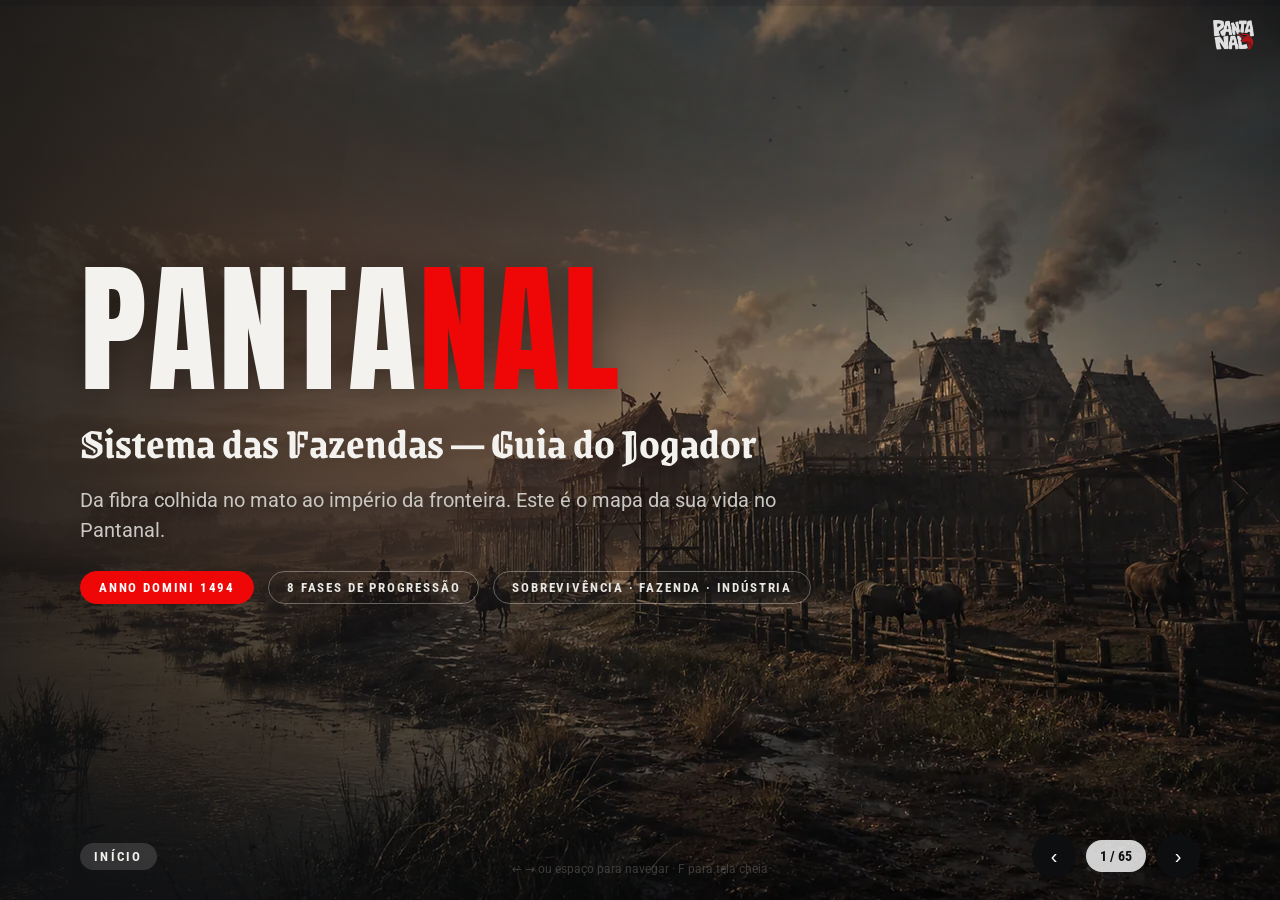
==== commit 94b3413b: "Dominium atualizado: 5 missoes, livros de receita de guerra, lata da Petroleira, bau e Mestre do Rou" ====
--- a/apresentacao.html
+++ b/apresentacao.html
@@ -1107,7 +1107,7 @@
     <a class="card accent" href="modulos/entregador.html" style="text-decoration:none;color:inherit"><span class="ico">📦</span><h3>Entregador <span style="color:var(--red);font-size:.8em">↗</span></h3><p>$0,50/item, carreira em 5 níveis, <b>Licença de Tradesman</b> (nv 3) → carroça própria de até 14 caixas.</p></a>
     <a class="card accent" href="modulos/freezer.html" style="text-decoration:none;color:inherit"><span class="ico">🧊</span><h3>Freezer <span style="color:var(--red);font-size:.8em">↗</span></h3><p><b>77 carcaças</b> → cortes nobres p/ açougue e Cozinha. Repare (mín. 50%); o dono pode <b>cobrar uso</b>.</p></a>
     <a class="card accent" href="modulos/destilaria-bar.html" style="text-decoration:none;color:inherit"><span class="ico">🍺</span><h3>Destilaria &amp; Bar <span style="color:var(--red);font-size:.8em">↗</span></h3><p>Moonshine ilegal: reputação, entregas, denúncia — xerifes podem <b>queimar o bar</b>.</p></a>
-    <a class="card accent" href="modulos/dominium.html" style="text-decoration:none;color:inherit"><span class="ico">⚔️</span><h3>Dominium <span style="color:var(--red);font-size:.8em">↗</span></h3><p>Grafite marca território → <b>buffs</b> (pickpocket passivo, NPCs aliados, resistência) + 6 missões/dia.</p></a>
+    <a class="card accent" href="modulos/dominium.html" style="text-decoration:none;color:inherit"><span class="ico">⚔️</span><h3>Dominium <span style="color:var(--red);font-size:.8em">↗</span></h3><p>Grafite marca território → <b>buffs</b> (punguistas, NPCs aliados, resistência) + 5 missões e livros de receita de guerra.</p></a>
     <a class="card accent" href="modulos/estandarte-familia.html" style="text-decoration:none;color:inherit"><span class="ico">🏕️</span><h3>Estandarte <span style="color:var(--red);font-size:.8em">↗</span></h3><p>Base do clã: estoque → <b>entregas com títulos</b>. Preço: raids, imposto <b>$5 mil/mês</b>, mín. 5 membros.</p></a>
     <div class="card filled"><h3>🧩 O que é um módulo</h3><p>Pago como as oficinas VIP, mas é um <b>script inteiro</b> — camada nova de gameplay e renda. <b>Cada módulo tem seu slide a seguir →</b> (e página completa em <i>modulos/</i>).</p></div>
   </div>
@@ -1126,7 +1126,7 @@
       <tr><td>⛵ <b>Barcos</b></td><td>Canoa barata → navio</td><td>Pesca de rede (cooldown 5 min): volume + raridades (esturjão, tubarão, mapa do tesouro)</td><td>Carvão: 1 item = 20 de combustível — sem carvão, jangada</td></tr>
       <tr><td>🍺 <b>Destilaria &amp; Bar</b></td><td>Alambique (craft próprio)</td><td>Moonshine, bar clandestino, entregas ao submundo</td><td><b>Ilegal:</b> fumaça visível, denúncias, xerife queima o bar</td></tr>
       <tr><td>🚂 <b>Trens</b></td><td><b>$7.000 → $286.000</b></td><td>Frete pesado (baú = dezenas de carroças), linha de passageiros; revenda a 60%</td><td>Exige licença ferroviária; caldeira superaquece &gt;90%</td></tr>
-      <tr><td>⚔️ <b>Dominium</b></td><td>Clã formado</td><td>Pickpocket passivo em território, 6 missões/dia, buffs</td><td>PvP territorial por natureza</td></tr>
+      <tr><td>⚔️ <b>Dominium</b></td><td>Clã formado</td><td>Punguistas no território, 5 missões, buffs e livros de receita de guerra</td><td>PvP territorial por natureza</td></tr>
       <tr><td>🏕️ <b>Estandarte</b></td><td><b>$5.000/mês</b> + 5 membros</td><td>Estoque → entregas → títulos de exportação</td><td>Sua fazenda vira alvo de <b>raid</b></td></tr>
     </tbody>
   </table>
@@ -1301,16 +1301,16 @@
       <table style="margin-top:16px">
         <thead><tr><th>Nível</th><th>Buff da família</th></tr></thead>
         <tbody>
-          <tr><td><span class="tag-red">Nv 1</span></td><td><b>Mestre do Roubo</b> — seus NPCs furtam jogadores de passagem; o líder saca o caixa</td></tr>
+          <tr><td><span class="tag-red">Nv 1</span></td><td><b>Mestre do Roubo</b> — seus punguistas batem carteira de quem passa perto do seu grafite ($20/h no nível 1)</td></tr>
           <tr><td><span class="tag-red">Nv 5</span></td><td><b>Reforços NPC</b> (aliados seguem) + <b>Domínio Territorial</b> (mapa dos pontos)</td></tr>
           <tr><td><span class="tag-red">Nv 10</span></td><td><b>Resistência da Família</b> — membros mais duros em território dominado</td></tr>
         </tbody>
       </table>
-      <p class="footnote" style="margin-top:14px"><code>/dominio</code> abre o painel · o líder fixa o ponto com <code>/setgangmenu</code> · <code>/delgraffiti</code> apaga a marca inimiga. Baú da família incluso.</p>
+      <p class="footnote" style="margin-top:14px"><code>/dominio</code> abre o painel · o líder fixa o ponto com <code>/setgangmenu</code> · <code>/delgraffiti</code> apaga a marca inimiga. Baú da família para os livros de receita · lata de tinta fabricada na Petroleira.</p>
     </div>
     <div style="display:flex;flex-direction:column;gap:14px">
-      <div class="stat" style="border-top-color:var(--red)"><div class="v"><em>6</em> missões/dia</div><div class="l">reset 24h · XP + Moedas Imperiais</div></div>
-      <p style="font-size:15.5px;line-height:1.5;color:var(--on-surface)">As diárias e especiais vão de recados a <b>sabotar telégrafos</b> — é o combustível que sobe o nível da família.</p>
+      <div class="stat" style="border-top-color:var(--red)"><div class="v"><em>5</em> missões</div><div class="l">3 h de espera · XP, Moedas Imperiais e livros de receita</div></div>
+      <p style="font-size:15.5px;line-height:1.5;color:var(--on-surface)">Das diárias (gado, carroça) às especiais (<b>dominar território</b>, piratas, extorsão) — é o combustível que sobe o nível da família e rende os <b>livros das armas de guerra</b>.</p>
       <div class="card filled" style="margin:0"><h3>💡 Onde marcar</h3><p>Domine <b style="color:#fff">onde a família já circula</b> e corra pro <b style="color:#fff">nível 5</b> — é quando os buffs pesam. Faz par natural com o Estandarte.</p></div>
     </div>
   </div>
@@ -1331,7 +1331,7 @@
       <div class="dbar"><span class="lb">Entrega grande</span><div class="tr"><div class="fl" style="width:100%"></div></div><span class="vl">100</span></div>
     </div>
     <div style="display:flex;flex-direction:column;gap:14px">
-      <div class="card accent" style="margin:0"><span class="ico">🍲</span><h3>Panelão de Caldos</h3><p>Ensopados coletivos (Arroz Carreteiro, Colter…) que dão <b>buff para o grupo inteiro</b>. A base ainda cabe baús, tendas e barril — até <b>100 estruturas</b>.</p></div>
+      <div class="card accent" style="margin:0"><span class="ico">🍲</span><h3>Panelão de Caldos</h3><p>Ensopados coletivos (Arroz Carreteiro, Caldo do Inverno Serrano…) que dão <b>buff para o grupo inteiro</b>. A base ainda cabe baús, tendas e barril — até <b>100 estruturas</b>.</p></div>
       <div class="card accent" style="margin:0"><span class="ico">⚔️</span><h3>Raid — só clã contra clã</h3><p>Com 5+ online: <b>10 min de defesa → 5 min de lockpick → 10 min de loot</b>. Cooldown de ~3 dias. <code>/familiacon</code> convida · <code>/moverfamilia</code> realoca ($800).</p></div>
       <div class="card filled" style="margin:0"><h3>💡 Dica</h3><p>Só plante com a família <b style="color:#fff">cheia (5+ ativos)</b>. Entrega de 100 <b style="color:#fff">com escolta</b>. Faz par com o Dominium.</p></div>
     </div>
